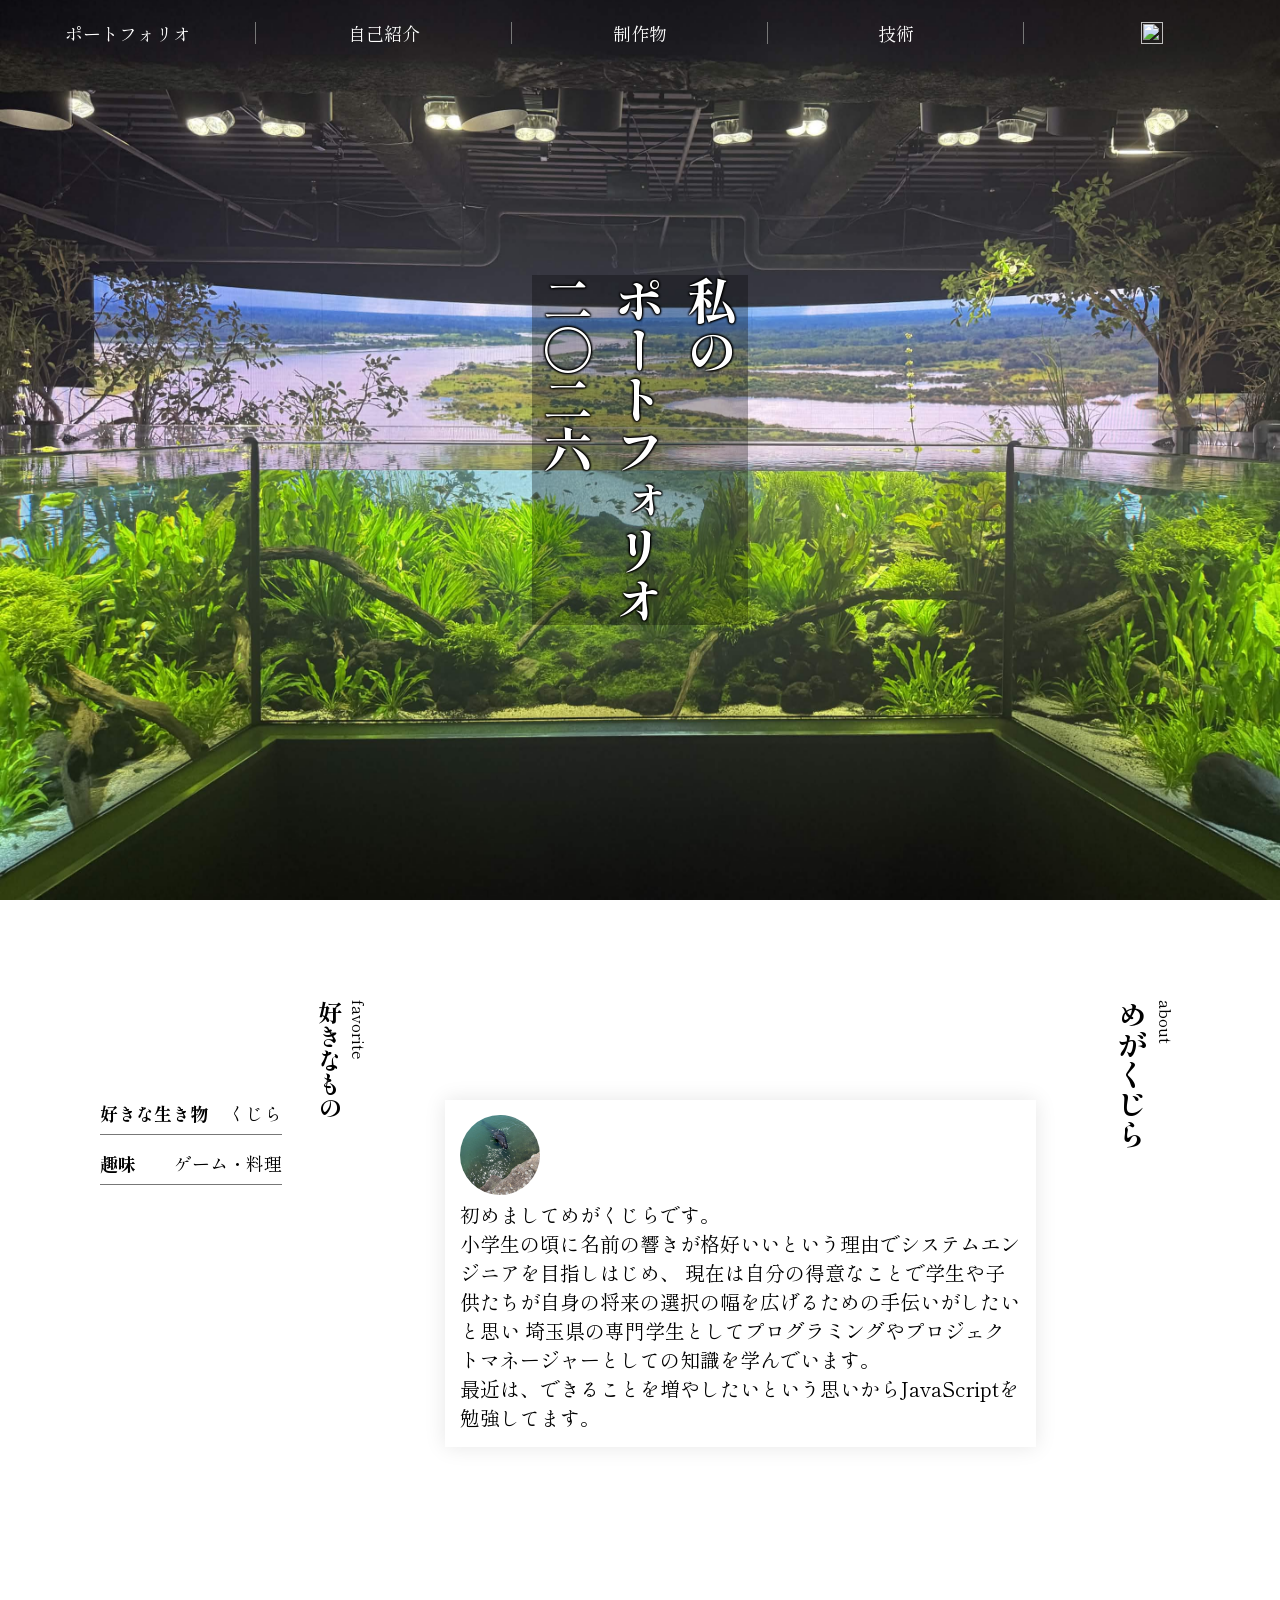
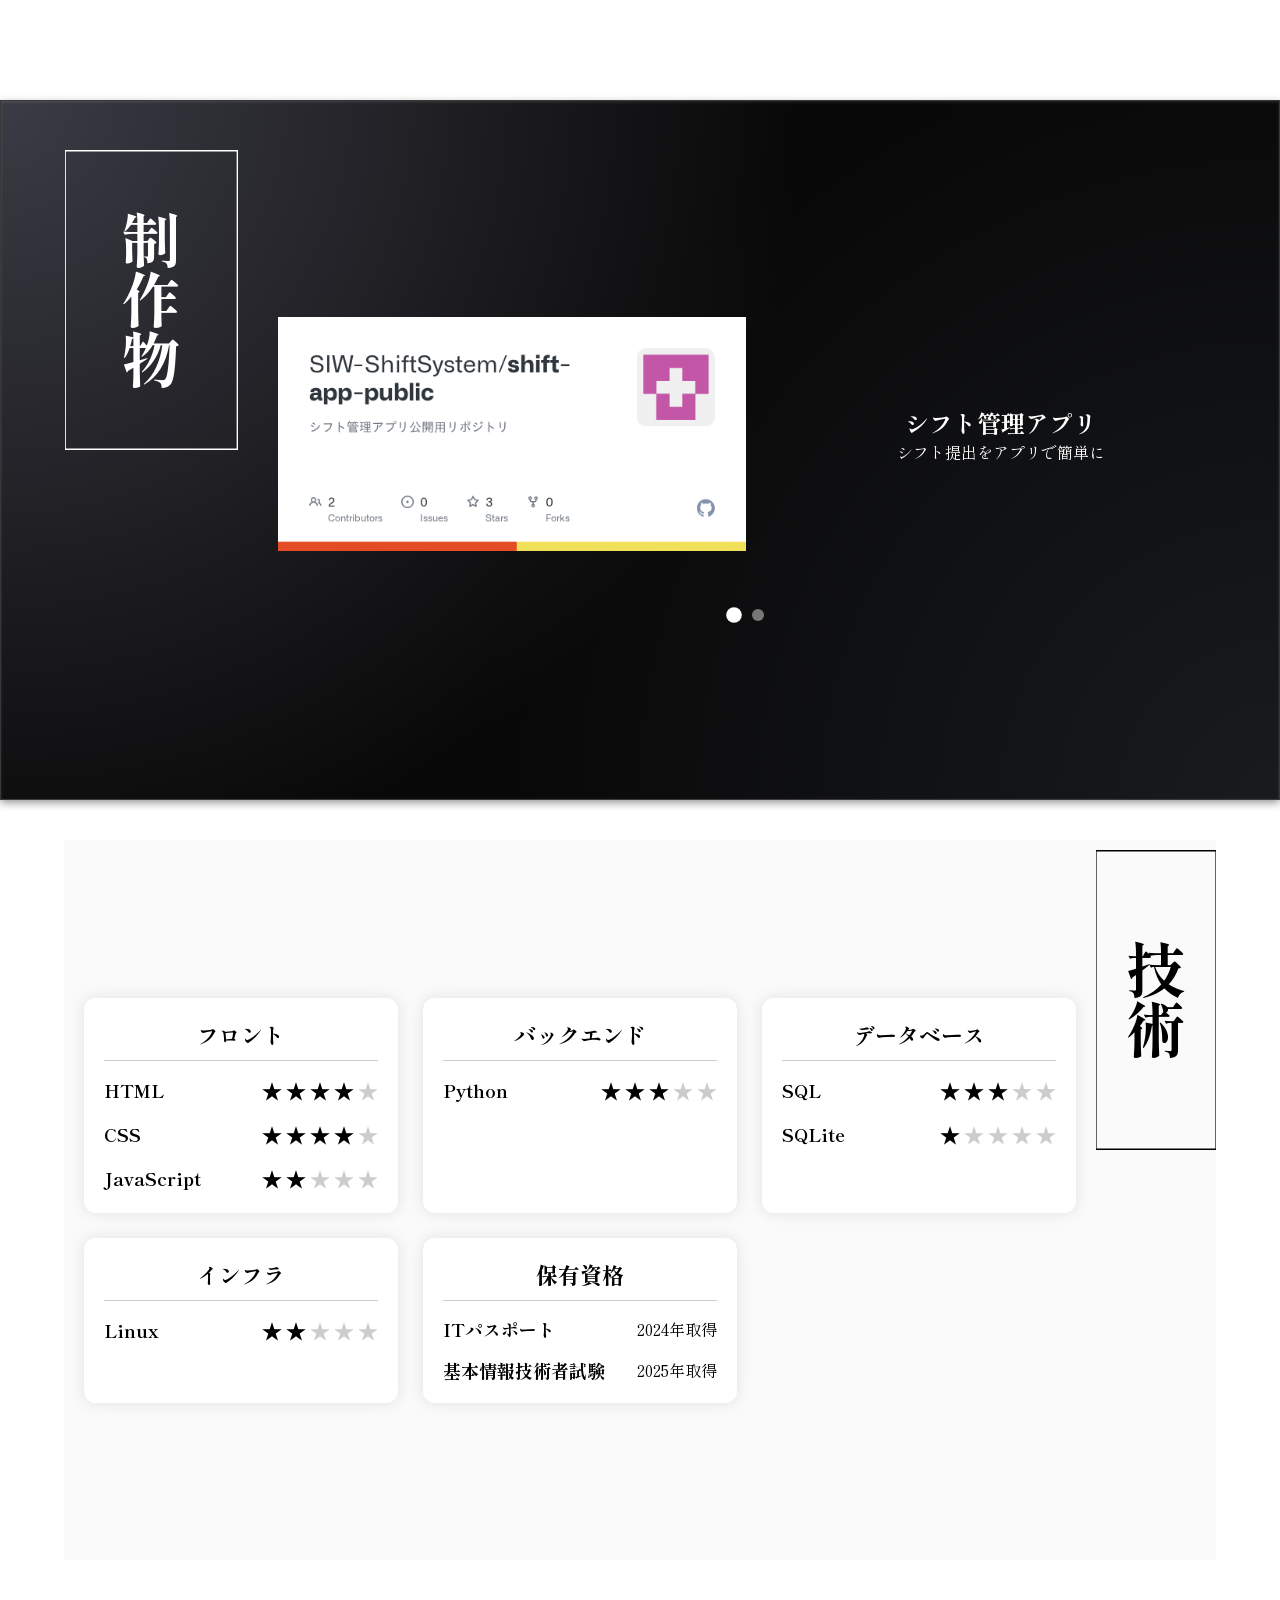
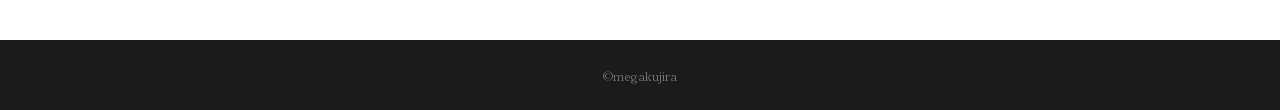
==== index.html @ df95af2d "fontsを追加し、フォントファイルを追加" ====
<!DOCTYPE html>
<html lang="ja">
<head>
    <meta charset="UTF-8">
    <meta name="viewport" content="width=device-width, initial-scale=1.0">

    <script async src="https://www.googletagmanager.com/gtag/js?id=G-5V167SDJRL"></script>
    <script>
        window.dataLayer = window.dataLayer || [];
        function gtag(){dataLayer.push(arguments);}
        gtag('js', new Date());

        gtag('config', 'G-5V167SDJRL');
    </script>

    <title>私のポートフォリオ二〇二六</title>
    <link rel="stylesheet" href="style.css">   
</head>
<body>
    <div class="portfolio">
        <header>
            <nav class="navigation">
                <a href="#">ポートフォリオ</a>
                <a href="#profile">自己紹介</a>
                <a href="#works">制作物</a>
                <a href="#skills">技術</a>
                <a
                    href="https://github.com/megakujira"
                    target="_blank"
                    rel="noopener noreferrer"
                    class="profile-github"
                    aria-label="GitHubプロフィールを開く"
                    >
                    <img
                        src="https://cdn.simpleicons.org/github/ffffff"
                        alt=""
                        class="profile-github-icon"
                    ></a>
            </nav>
        </header>
        <div class="main">

            <div class="top-image">

                <div class="portfolio-title">
                    <span>私の</span>
                    <span>ポートフォリオ</span>
                    <span>二〇二六</span>
                </div>

            </div>

            <section id="profile" class="profile-section">

                <div class="profile">

                    <div class="profile-title">
                        <span>about</span>
                        <h2>めがくじら</h2>
                    </div>

                    <div class="profile-contain">
                        <img src="images/profile.jpg" alt="profile image" class="profile-image">
                        <p class="profile-text">
                            初めましてめがくじらです。<br>
                            小学生の頃に名前の響きが格好いいという理由でシステムエンジニアを目指しはじめ、
                            現在は自分の得意なことで学生や子供たちが自身の将来の選択の幅を広げるための手伝いがしたいと思い
                            埼玉県の専門学生としてプログラミングやプロジェクトマネージャーとしての知識を学んでいます。<br>
                            最近は、できることを増やしたいという思いからJavaScriptを勉強してます。<br>
                        </p>
                    </div>

                    
                    <div class="favorite">
                        
                        <div class="favorite-title">
                            <span>favorite</span>
                            <h2>好きなもの</h2>
                        </div>

                        <div class="favorite-contain">

                            <div class="favorite-item">
                                <h3 class="favorite-thing">好きな生き物</h3>
                                <span class="favorite-animal">くじら</span>
                            </div>

                            <div class="favorite-item">
                                <h3 class="favorite-thing">趣味</h3>
                                <span class="hoby">ゲーム・料理</span>
                            </div>

                        </div>

                    </div>

                </div>

            </section>

            <section id="works" class="works-section">
                <div class="works">

                    <div class="works-title">
                        <h2>制作物</h2>

                        <svg class="works-border" viewBox="0 0 100 100" preserveAspectRatio="none">
                            <rect x="0" y="0" width="100" height="100" />
                        </svg>
                    </div>

                    <div class="works-content">
                        <div class="works-slide-container">

                            <div class="works-slide active">

                                <a href="work1.html" class="works-url">
                                    <img src="images/shift-app-public.png">
                                </a>

                                <div class="slide-text">
                                    <h2>シフト管理アプリ</h2>
                                    <p>シフト提出をアプリで簡単に</p>
                                </div>

                            </div>

                            <div class="works-slide">

                                <a href="work2.html" class="works-url">
                                    <img src="images/work-2-1.png">
                                </a>

                                <div class="slide-text">
                                    <h2>FE学習アプリ</h2>
                                    <p>いつでも気軽に試験対策</p>
                                </div>

                            </div>
                        </div>

                        <div class="works-slide-dots">
                            <button class="works-dot active" aria-label="スライド1"></button>
                            <button class="works-dot" aria-label="スライド2"></button>
                        </div>  

                    </div>



                </div>
            </section>

            <section id="skills" class="skills-section">

                <div class="skills">
                    <div class="skills-container">
                        <div class="skills-title">
                            <h2>技術</h2>
                            <svg class="skills-border" viewBox="0 0 100 100" preserveAspectRatio="none">
                            <rect x="0" y="0" width="100" height="100" />
                        </svg>
                        </div>

                        <div class="skills-list">

                            <div class="skill-type-container">
                                <h1 class="skill-type">フロント</h1>
                                <div class="skill-item">
                                    <h2 class="skill">HTML</h2>

                                    <div class="skill-stars">
                                        <span class="active">★</span>
                                        <span class="active">★</span>
                                        <span class="active">★</span>
                                        <span class="active">★</span>
                                        <span>★</span>
                                        
                                    </div>
                                </div>
                                
                                <div class="skill-item">
                                    <h2 class="skill">CSS</h2>

                                    <div class="skill-stars">
                                        <span class="active">★</span>
                                        <span class="active">★</span>
                                        <span class="active">★</span>
                                        <span class="active">★</span>
                                        <span>★</span>
                                        
                                    </div>
                                </div>

                                <div class="skill-item">
                                    <h2 class="skill">JavaScript</h2>

                                    <div class="skill-stars">
                                        <span class="active">★</span>
                                        <span class="active">★</span>
                                        <span>★</span>
                                        <span>★</span>
                                        <span>★</span>
                                    </div>
                                    
                                </div>
                            </div>
                            
                            <div class="skill-type-container">
                                <h1 class="skill-type">バックエンド</h1>

                                <div class="skill-item">
                                    <h2 class="skill">Python</h2>

                                    <div class="skill-stars">
                                        <span class="active">★</span>
                                        <span class="active">★</span>
                                        <span class="active">★</span>
                                        <span>★</span>
                                        <span>★</span>
                                        
                                    </div>
                                </div>
                            </div>


                            <div class="skill-type-container">
                                <h1 class="skill-type">データベース</h1>
                                <div class="skill-item">
                                    <h2 class="skill">SQL</h2>

                                    <div class="skill-stars">
                                        <span class="active">★</span>
                                        <span class="active">★</span>
                                        <span class="active">★</span>
                                        <span>★</span>
                                        <span>★</span>
                                        
                                    </div>
                                </div>

                                <div class="skill-item">
                                    <h2 class="skill">SQLite</h2>

                                    <div class="skill-stars">
                                        <span class="active">★</span>
                                        <span>★</span>
                                        <span>★</span>
                                        <span>★</span>
                                        <span>★</span>
                                        
                                    </div>
                                </div>
                            </div>

                            <div class="skill-type-container">
                                <h1 class="skill-type">インフラ</h1>
                                <div class="skill-item">
                                    <h2 class="skill">Linux</h2>

                                    <div class="skill-stars">
                                        <span class="active">★</span>
                                        <span class="active">★</span>
                                        <span>★</span>
                                        <span>★</span>
                                        <span>★</span>
                                        
                                    </div>
                                </div>
                            </div>

                            <div class="skill-type-container">

                                <h1 class="skill-type">保有資格</h1>

                                <div class="skill-item">
                                    <h2 class="skill">ITパスポート</h2>
                                    <span>2024年取得</span>
                                </div>

                                <div class="skill-item">
                                    <h2 class="skill">基本情報技術者試験</h2>
                                    <span>2025年取得</span>
                                </div>

                            </div>

                        </div>
                    </div>

                </div>

            </section>

        </div>
        <footer class="footer">
            <p class="copyright">
                &copy;megakujira
            </p>
        </footer>
    </div>
    
    <script src="scripts.js" defer></script>
</body>
</html>
---- style.css ----
@font-face {
    font-family: "Shippori Mincho";
    src: url("fonts/ShipporiMincho-Regular.woff2") format("woff2");
    font-weight: 400;
    font-style: normal;
    font-display: swap;
}

@font-face {
    font-family: "Shippori Mincho";
    src: url("fonts/ShipporiMincho-Bold.woff2") format("woff2");
    font-weight: 700;
    font-style: normal;
    font-display: swap;
}

* {
    box-sizing: border-box;
    margin: 0;
    padding: 0;
}

html {
    scroll-behavior: smooth;
}

body {
    color: #fff;

    font-family: "Shippori Mincho", serif;
}

.works-title,
.skills-title {
    position: relative;
    width: 120px;
    height: 300px;
    flex-shrink: 0;

    display: flex;
    justify-content: center;
    align-items: center;

    padding: 20px;
    box-sizing: border-box;

    writing-mode: vertical-rl;
    text-align: center;
}

.works-title h2 ,
.skills-title h2 {
    margin: 24px 0;
    font-size: 60px;
}

.works-border,
.skills-border {
    position: absolute;
    inset: 0;
    width: 100%;
    height: 100%;
    pointer-events: none;
}

/*=========================
navigation
=========================*/
.navigation {
    position: fixed;
    top: 0;
    left: 0;
    z-index: 10;

    display: flex;
    justify-content: space-around;
    align-items: center;

    width: 100%;
    height: 65px;

    background: transparent;
}

.navigation.scrolled {
    background: #222;
}

.navigation a {
    position: relative;

    flex: 1;

    display: flex;
    justify-content: center;
    align-items: center;

    height: 30px;

    color: #fff;
    text-decoration: none;
    font-size: 18px;
}

/* 各要素の右側に縦棒を配置 */
.navigation a:not(:last-child)::after {
    content: "";
    position: absolute;

    right: 0;

    width: 1px;
    height: 22px;

    background: #777;
}

/* GitHubアイコン */
.profile-github-icon {
    display: block;
    width: 22px;
    height: 22px;
}

/*=========================
main
=========================*/

.top-image {
    display: flex;
    justify-content: center; 
    align-items: center;     

    height: 100dvh;

    background-image: url("images/top-image.png");
    background-position: center 75%;
    background-size: cover;
}

.portfolio-title {
    display: flex;
    flex-direction: column;
    align-items: flex-start;
    writing-mode: vertical-rl;
    text-orientation: upright;

    background:rgba(0, 0, 0, 0.30);

    font-size: 50px;
    font-weight: bold;
}

.portfolio-title {   
    text-shadow:
    -1px -1px 2px #000,
    1px -1px 2px #000,
    -1px  1px 2px #000,
    1px  1px 2px #000;
}

/*=========================
PROFILE
=========================*/

.profile-section {
    min-height: 800px;
}

.profile {
    width: 100%;
    height: auto;

    display: flex;
    align-items: flex-start;
    flex-direction: row-reverse;
    justify-content: space-between;
    padding: 0 8%;

    transform: translateY(100px);

    color: black;
}

.profile-title {
    writing-mode: vertical-rl;
    text-orientation: upright;

}

.profile-title h2 {
    font-size: 30px;
}

.profile-title span {
    text-orientation: mixed;
}

.profile-contain {
    width: 55%;
    transform: translateY(100px);
    padding: 15px;

    box-shadow: 0 0 20px rgba(0, 0, 0, 0.10);
}

.profile-image {
    width: 80px;
    height: 80px;

    border-radius: 50%;

    object-fit: cover;
}

.profile-text {
    font-size: 20px
}

.favorite {
    width: 25%;
    flex-shrink: 0;
    display: flex;
    flex-direction: row-reverse;
    align-items: flex-start;
    gap: 30px;
    
}

.favorite-title {
    writing-mode: vertical-rl;
    text-orientation: mixed;
}

.favorite-contain {
    display: flex;
    flex-direction: column;
    row-gap: 15px;

    transform: translateY(100px);

    white-space: nowrap;
}

.favorite-thing {
    margin: 0;
    font-size: 18px;
}

.favorite-item {
    display: flex;
    align-items: center;
    gap: 20px;

    border-bottom: 1.5px solid #777;
    padding-bottom: 8px;
}

.favorite-animal,
.hoby {
    font-size: 18px;
    margin-left: auto;
}

/*=========================
WORKS
=========================*/
.works{
    width: 100%;
    height: 700px;
    display: flex;
    align-items: center;
    flex-direction: row;
    justify-content: space-between;
    padding: 0 5%;
    box-sizing: border-box;
    gap: 40px;

    background:
        radial-gradient(
            circle at top left,
            rgba(110, 110, 130, 0.5),
            transparent 55%
        ),
        radial-gradient(
            circle at bottom right,
            rgba(90, 100, 120, 0.2),
            transparent 55%
        ),
        #080808;

    border: 1px solid #383838;

    box-shadow:
        inset 0 1px 3px rgba(255,255,255,0.12),
        0 3px 8px rgba(0,0,0,0.4);

}

.works-content {
    flex: 1;
    min-width: 0;
    display: flex;
    flex-direction: column;
    align-items: center;
}

.works-title {
    position:relative; 

    width: 15%;
    display: flex;
    justify-content: center;
    align-items: center;
    writing-mode: vertical-rl;
    text-align: center;


    padding: 24px 0;
    box-sizing: border-box;
    flex-shrink: 0;
    transform: translateY(-150px)
}

.works-title {
    transform: translateY(-150px);
}

.works-border rect {
    fill: none;
    stroke: #fff;
    stroke-width: 1;
}

.works-title.show .works-border rect {
    animation: draw-border 2s linear forwards;
}

@keyframes draw-border {
    to {
        stroke-dashoffset: 0;
    }
}

.works-title h2 {
    margin: 0;
    font-size: 60px;
}

.works-slide-container {
    position: relative;
    width: 100%;
    height: 350px;
    overflow: hidden;
}

.works-slide {
    position: absolute;
    inset: 0;
    height: auto;

    display: flex;
    align-items: center;
    gap: 40px;

    transform: translateX(100%);
    transition: transform 1s ease;

    pointer-events: none;
}

.works-slide.active {
    transform: translateX(0);
    pointer-events: auto;
}
.works-slide.prev {
    transform: translateX(-100%);
}

.works-url{
    width: 50%;
    height: 100%;
    object-fit: contain;
}
.works-slide img {
    width: 100%;
    height: 100%;
    object-fit: contain;
}

.slide-text {
    flex: 1;
    text-align: center;
    color: white;
    padding: 20px;
}

/* 丸を並べる部分 */
.works-slide-dots {
    display: flex;
    justify-content: center;
    align-items: center;
    gap: 12px;
    margin-bottom: 20px;
}

/* 丸の基本デザイン */
.works-dot {
    width: 12px;
    height: 12px;
    padding: 0;
    border: none;
    border-radius: 50%;
    background: #777;
    cursor: pointer;
    transition: background 0.3s ease, transform 0.3s ease;
}

/* 選択中の丸 */
.works-dot.active {
    background: #fff;
    transform: scale(1.3);
}

/*=========================
SKILLS
=========================*/
.skills {
    margin: auto;
    width: 100%;
    height: 800px;

    color: #000;
}

.skills-container {
    margin: 40px auto;
    width: 90%;
    height: 90%;
    background-color: rgba(200, 200, 200, 0.1);
    
    display: flex;
    align-items: center;
    flex-direction: row-reverse;
    justify-content: center;
}

.skills-title {
    transform: translateY(-200px);
}

.skills-border rect {
    fill: none;
    stroke: #000;
    stroke-width: 1;
}

.skills-title.show .skills-border rect {
    animation: draw-border 2s linear forwards;
}

@keyframes draw-border {
    to {
        stroke-dashoffset: 0;
    }
}

.skills-list {
    display: grid;
    grid-template-columns: repeat(auto-fit, minmax(min(100%, 240px), 1fr));
    gap: 25px;
    padding: 20px;
    width: 100%;
    box-sizing: border-box;
}

.skill-type-container {
    display: flex;
    flex-direction: column;
    gap: 15px;

    padding: 20px;
    border-radius: 12px;
    background: rgb(255, 255, 255);
    box-shadow: 0 0 15px rgba(0, 0, 0, 0.1);
}

.skill-type {
    margin: 0;
    text-align: center;
    font-size: 22px;
    padding-bottom: 10px;
    border-bottom: 1px solid #ccc;
}

.skill-item {
    display: flex;
    align-items: center;
    justify-content: space-between;
    gap: 15px;
    width: 100%;
}

.skill {
    margin: 0;
    font-size: 18px;
}

.skill-stars {
    display: flex;
    gap: 4px;
    font-size: 20px;
    color: #ccc;
    white-space: nowrap;
}

.skill-stars .active {
    color: #000;
}

/*=========================
FOOTER
=========================*/
/* Footer */
.footer {
    width: 100%;
    min-height: 70px;
    padding: 15px 25px;

    display: flex;
    justify-content: center;
    align-items: center;

    background: #1b1b1b;
    color: #fff;
}

/* Copyright */
.copyright {
    color: #777;
    margin: 0;
    font-size: 12px;
    text-align: center;
}

@media screen and (max-width: 767px) {

    /* =========================
       PROFILE
    ========================= */

    .profile-section {
        width: 100%;
        min-height: auto;
    }

    .profile {
        width: 100%;
        height: auto;
        margin-top: 0;
        padding: 100px 6% 40px;

        display: flex;
        flex-direction: column;
        align-items: stretch;
        gap: 30px;

        transform: none;
    }

    .profile-title {
        writing-mode: horizontal-tb;
        margin-bottom: 10px;
    }

    .profile-contain {
        width: 100%;
        transform: none;
    }

    .profile-text {
        font-size: 16px;
        line-height: 1.8;
    }

    .favorite {
        width: 100%;
        display: flex;
        flex-direction: column;
        align-items: stretch;
        gap: 15px;
    }

    .favorite-title {
        writing-mode: horizontal-tb;
    }

    .favorite-contain {
        width: 100%;
        transform: none;
        white-space: normal;
    }

    .favorite-item {
        gap: 10px;
    }

    /* =========================
       WORKS
    ========================= */

    .works {
        width: 100%;
        height: auto;
        min-height: 650px;

        display: flex;
        flex-direction: column;
        align-items: center;
        justify-content: flex-start;

        padding: 30px 5%;
        gap: 20px;
    }

    .works-title {
        width: 100%;
        height: 90px;

        writing-mode: horizontal-tb;
        transform: none;
        padding: 15px;
    }

    .works-title h2 {
        font-size: 36px;
    }

    .works-content {
        width: 100%;
        max-width: 600px;
        flex: unset;
        min-width: 0;
    }

    .works-slide-container {
        width: 100%;
        height: 450px;
    }

    .works-slide {
        height: 100%;
        flex-direction: column;
        justify-content: center;
        gap: 10px;
        padding: 10px;

        transform: translateX(100%);
    }

    .works-slide.active {
        transform: translateX(0);
    }

    .works-slide.prev {
        transform: translateX(-100%);
    }

    .works-url {
        width: 100%;
        height: 60%;
    }

    .works-slide img {
        width: 100%;
        height: 100%;
        object-fit: contain;
    }

    .slide-text {
        width: 100%;
        flex: unset;
        padding: 10px;
    }

    .slide-text h2 {
        font-size: 20px;
    }

    .slide-text p {
        font-size: 14px;
    }

    /* =========================
       SKILLS
    ========================= */

    .skills {
        height: auto;
        padding: 20px 0;
    }

    .skills-container {
        width: 90%;
        height: auto;
        margin: 20px auto;

        display: flex;
        flex-direction: column;
        align-items: center;

        padding: 20px 10px;
    }

    .skills-title {
        width: 100%;
        height: 90px;

        writing-mode: horizontal-tb;
        transform: none;
        padding: 15px;
    }

    .skills-title h2 {
        font-size: 36px;
    }

    .skills-list {
        grid-template-columns: 1fr;
        gap: 15px;
        padding: 10px;
    }

    .skill-type-container {
        padding: 15px;
    }

    .skill {
        font-size: 16px;
    }

    .skill-type {
        font-size: 20px;
    }
}


@media screen and (min-width: 768px) and (max-width: 1024px) {

    .profile {
        width: 100%;
        height: auto;
        min-height: 600px;
        padding: 80px 4% 40px;

        flex-wrap: wrap;
        align-items: flex-start;
        gap: 20px;

        transform: none;
    }

    .profile-contain {
        width: 65%;
        min-width: 0;
        transform: none;
    }

    .favorite {
        width: 40%;
        display: flex;
        flex-direction: row-reverse;
        align-items: center;
        gap: 20px;
        padding: 10px;
        
        border: 1px solid #000;
    }

    .favorite-title {
        flex-shrink: 0;
    }

    .favorite-contain {
        min-width: 0;
        white-space: normal;
        transform: none;
    }

    .favorite-item {
        flex-wrap: wrap;
        gap: 10px;
    }

    .favorite-animal,
    .hoby {
        margin-left: 0;
    }

    .works {
        padding: 0 3%;
        gap: 20px;
    }

    .works-title,
    .skills-title {
        width: 100px;
    }

    .works-title h2,
    .skills-title h2 {
        font-size: 48px;
    }

    .works-slide {
        gap: 20px;
    }

    .skills-container {
        width: 95%;
    }

    .skills-list {
        grid-template-columns: repeat(2, 1fr);
        gap: 15px;
    }
}
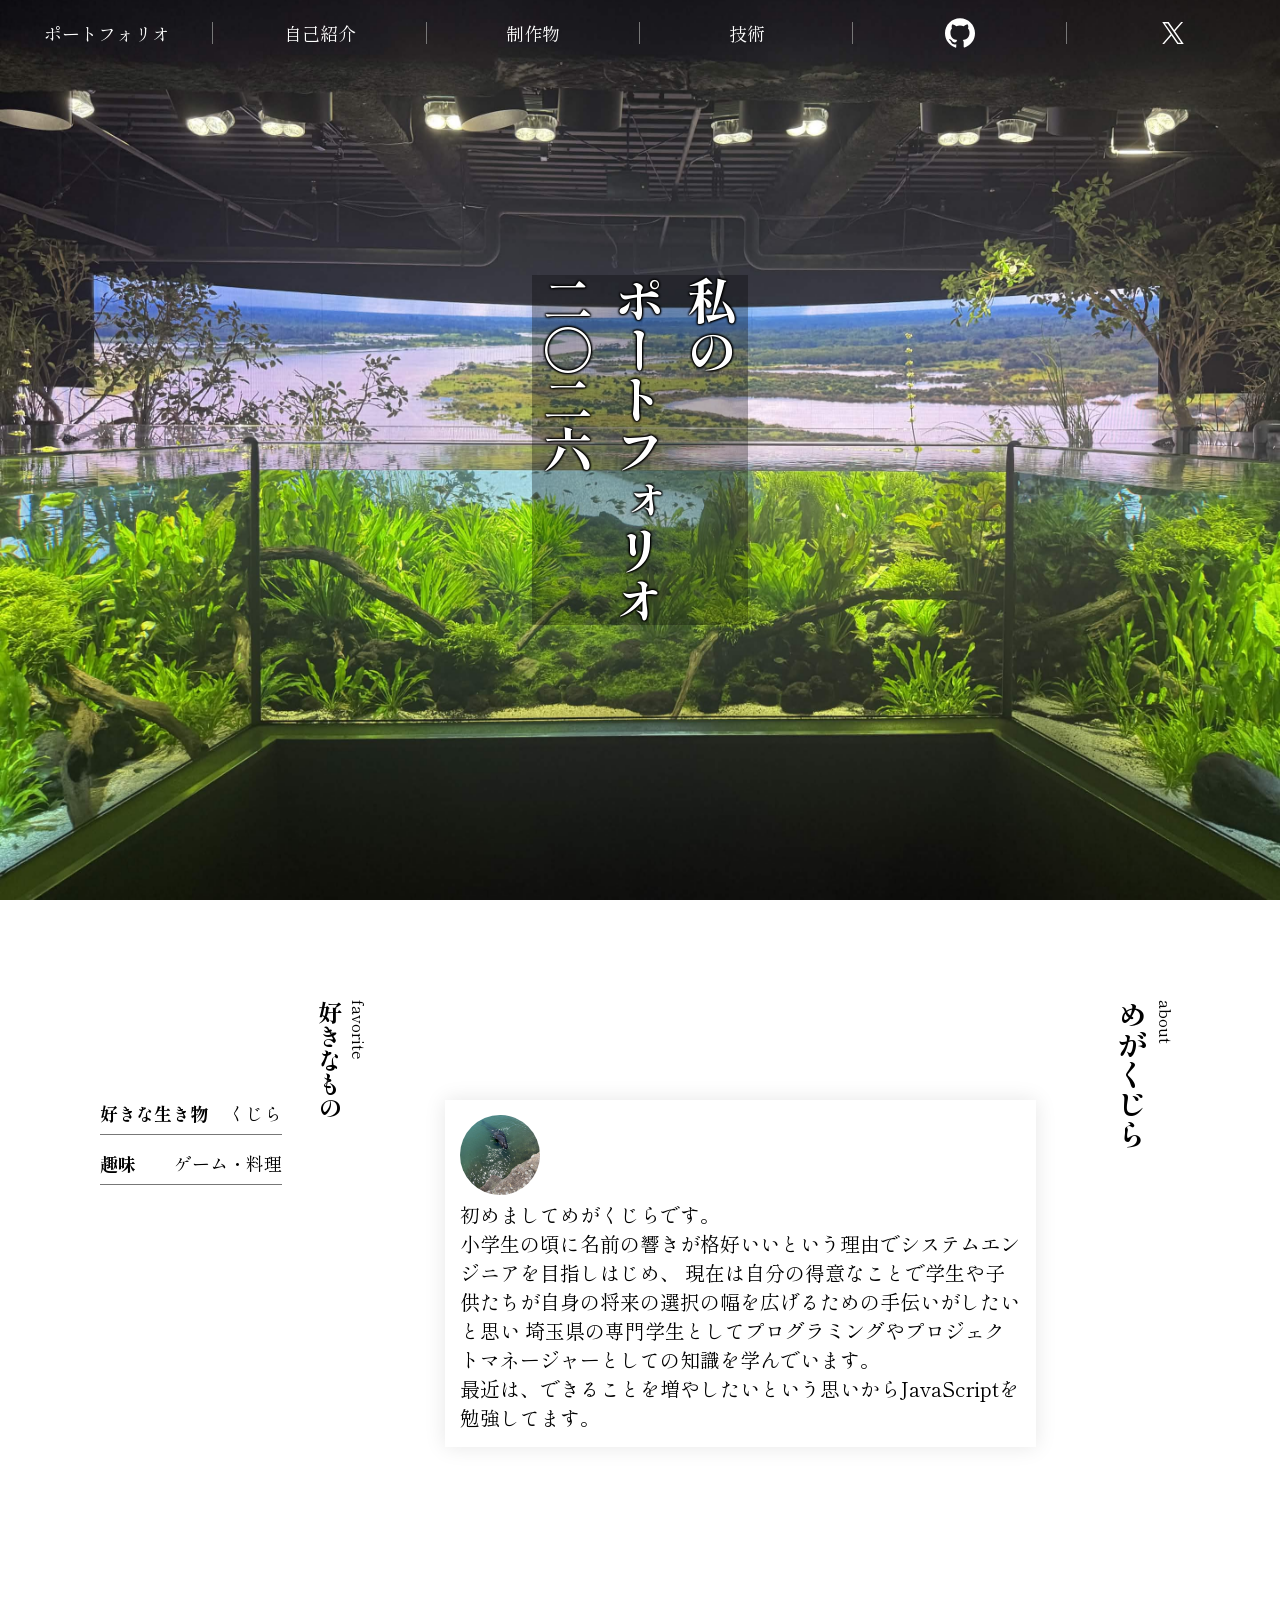
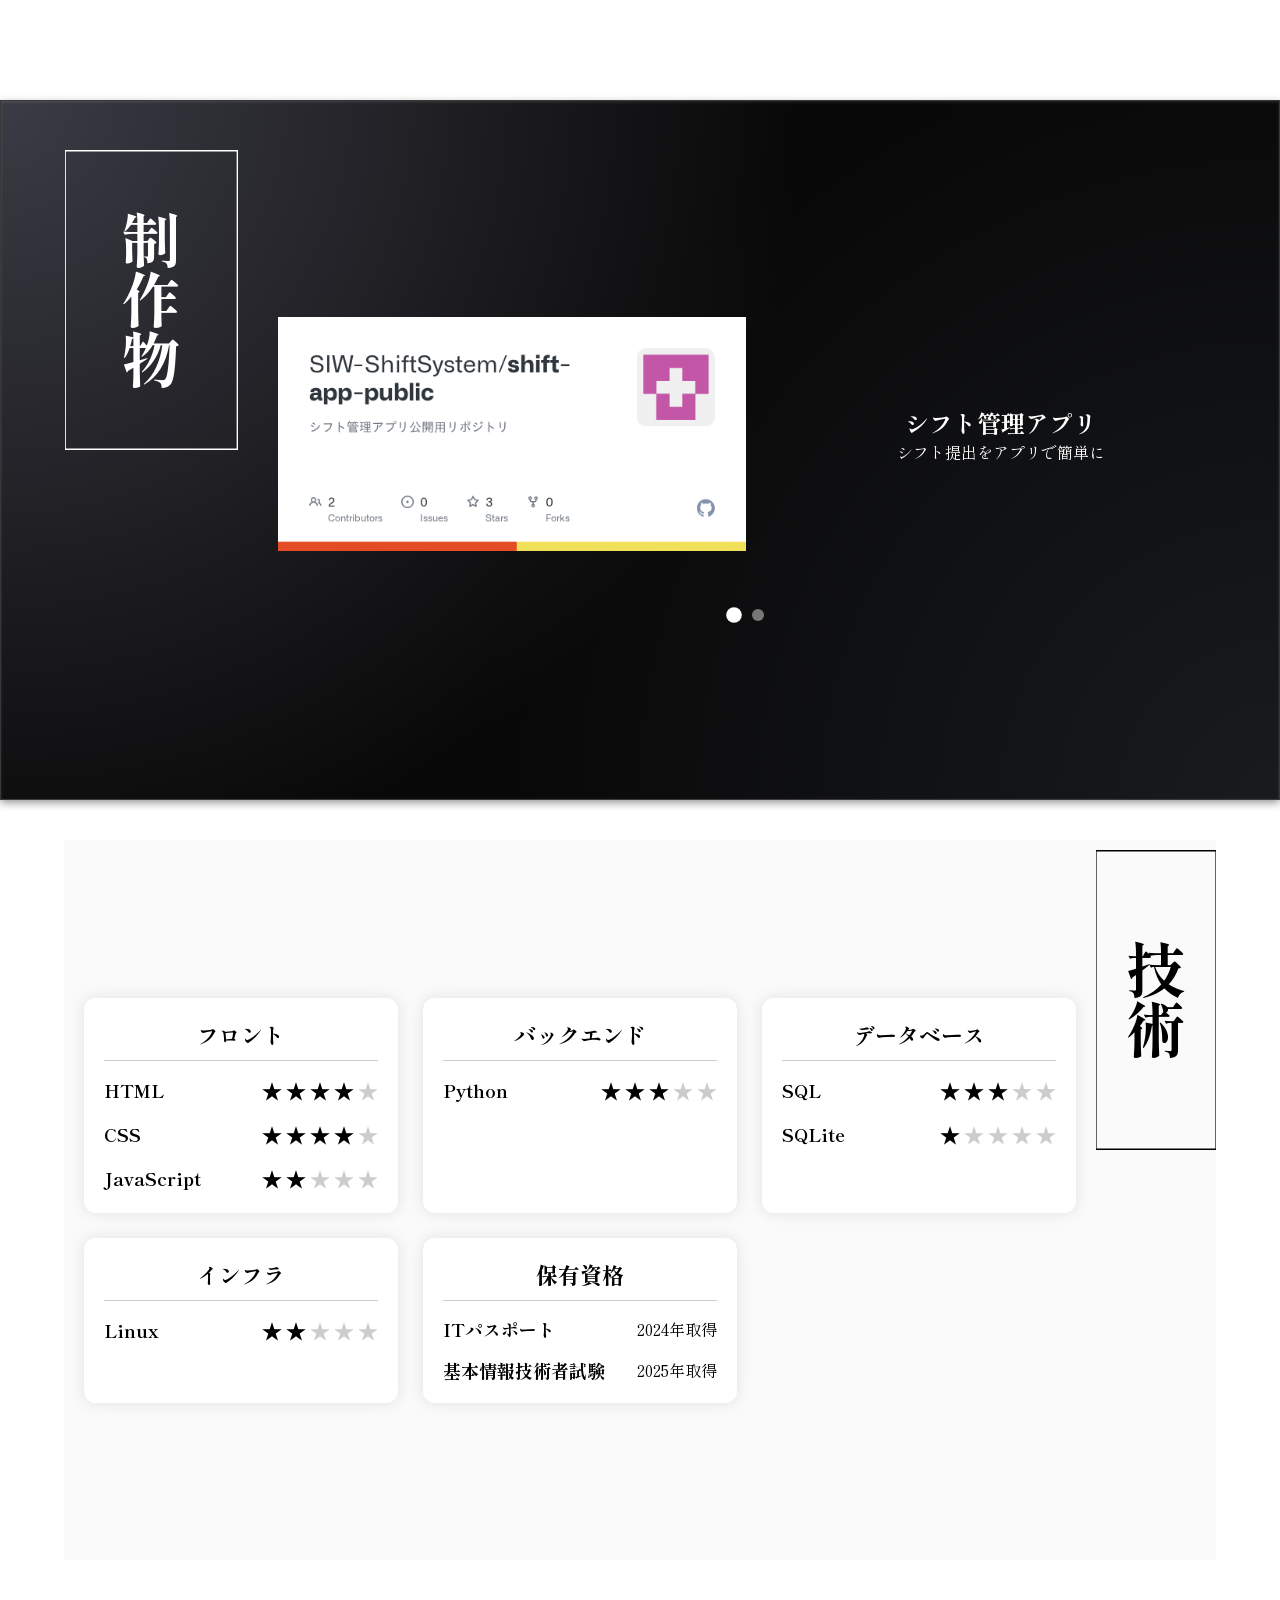
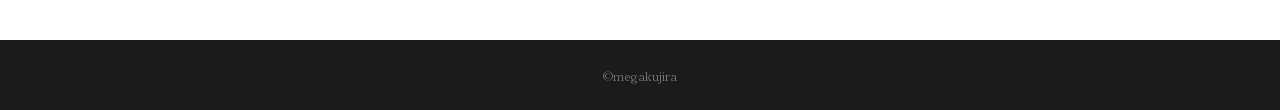
==== commit 9dff8cf6: "Xのプロフィールへのリンクを追加" ====
--- a/index.html
+++ b/index.html
@@ -32,10 +32,24 @@
                     aria-label="GitHubプロフィールを開く"
                     >
                     <img
-                        src="https://cdn.simpleicons.org/github/ffffff"
-                        alt=""
+                        src="images/github.svg"
+                        alt="GitHub"
                         class="profile-github-icon"
-                    ></a>
+                    >
+                </a>
+                <a 
+                    href="https://x.com/megakujira2ad?s=11&t=vTY3xteoxERWoDRNhlZJJQ"
+                    target="_blank"
+                    rel="noopener noreferrer"
+                    class="profile-x"
+                    aria-label="Xプロフィールを開く"
+                    >
+                    <img
+                        src="images/x.svg"
+                        alt="X"
+                        class="profile-x-icon"
+                    >
+                </a>
             </nav>
         </header>
         <div class="main">
--- a/style.css
+++ b/style.css
@@ -115,11 +115,21 @@
     background: #777;
 }
 
-/* GitHubアイコン */
+/* アイコン */
+.profile-github-icon, 
+.profile-x-icon {
+    display: block;
+    filter: invert(1);
+}
+
 .profile-github-icon {
-    display: block;
+    width: 30px;
+    height: 30px;
+}
+
+.profile-x-icon {
     width: 22px;
-    height: 22px;
+    height:22px;
 }
 
 /*=========================
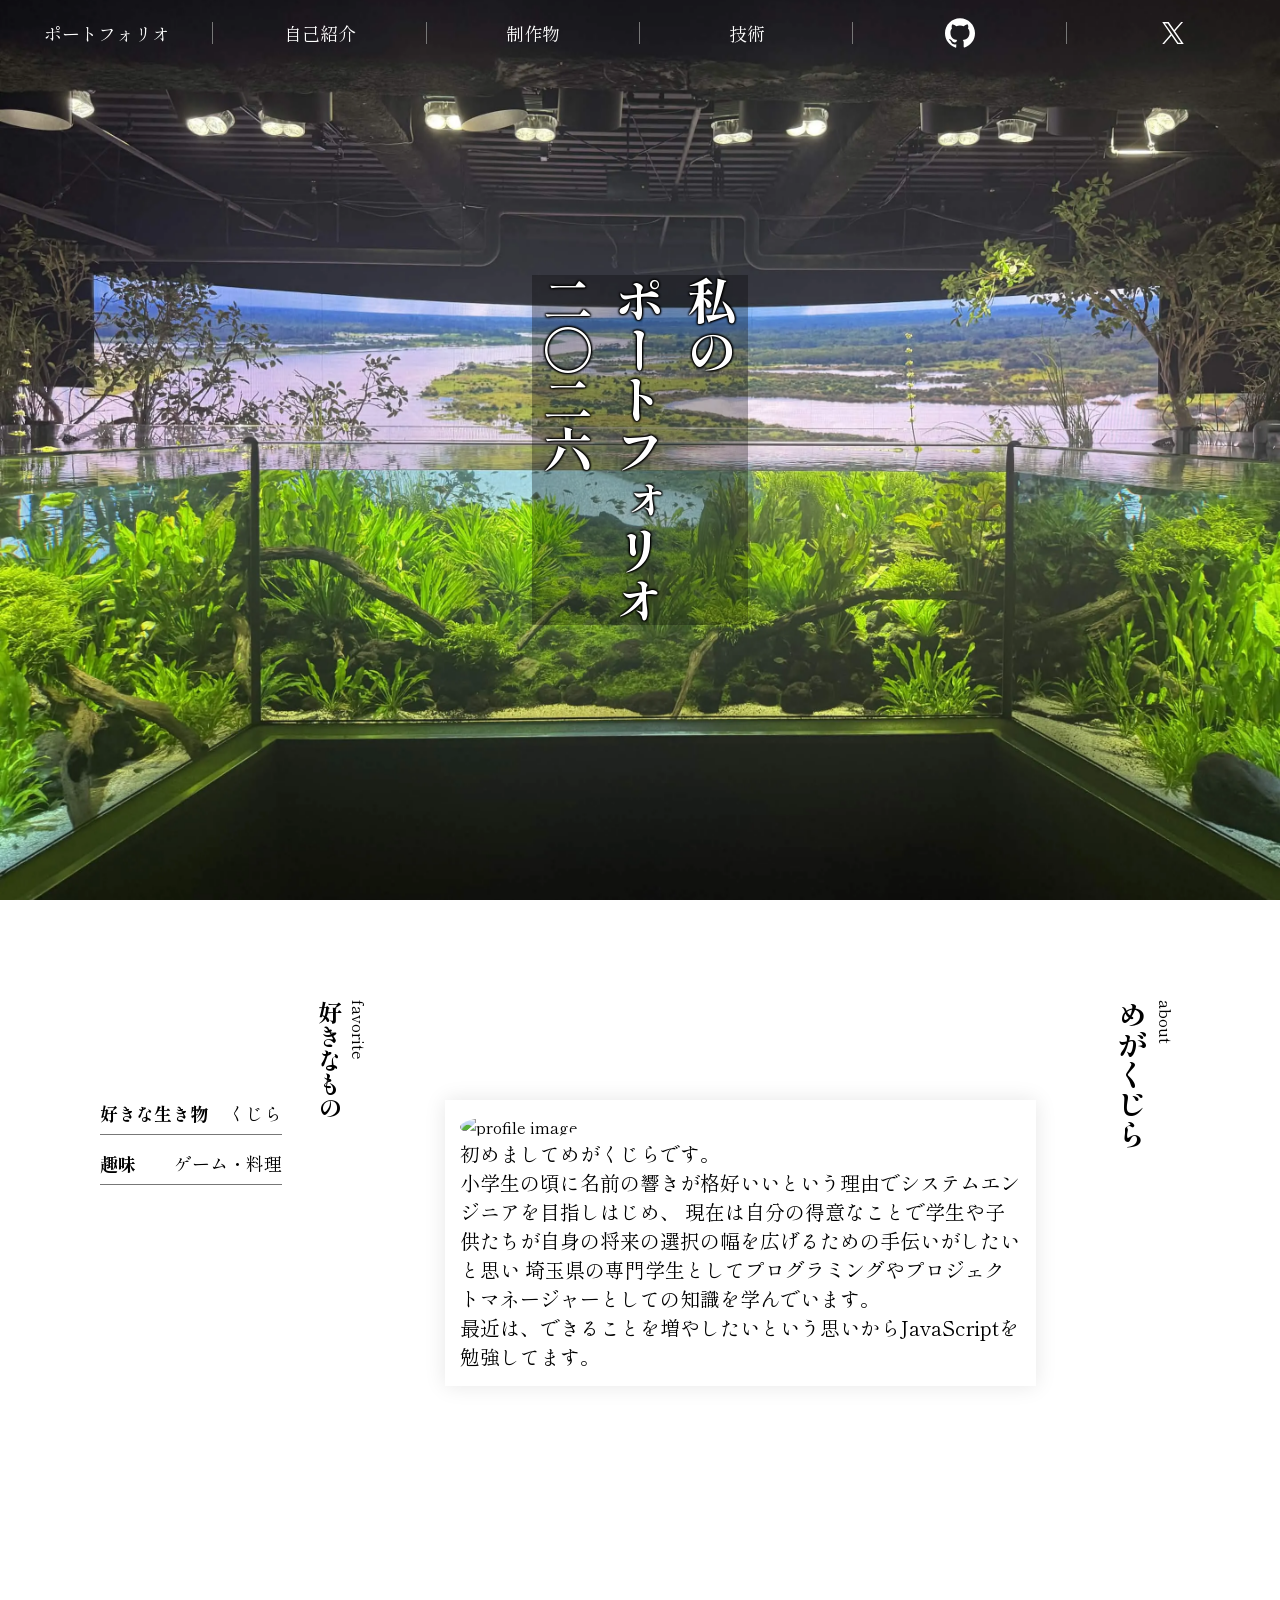
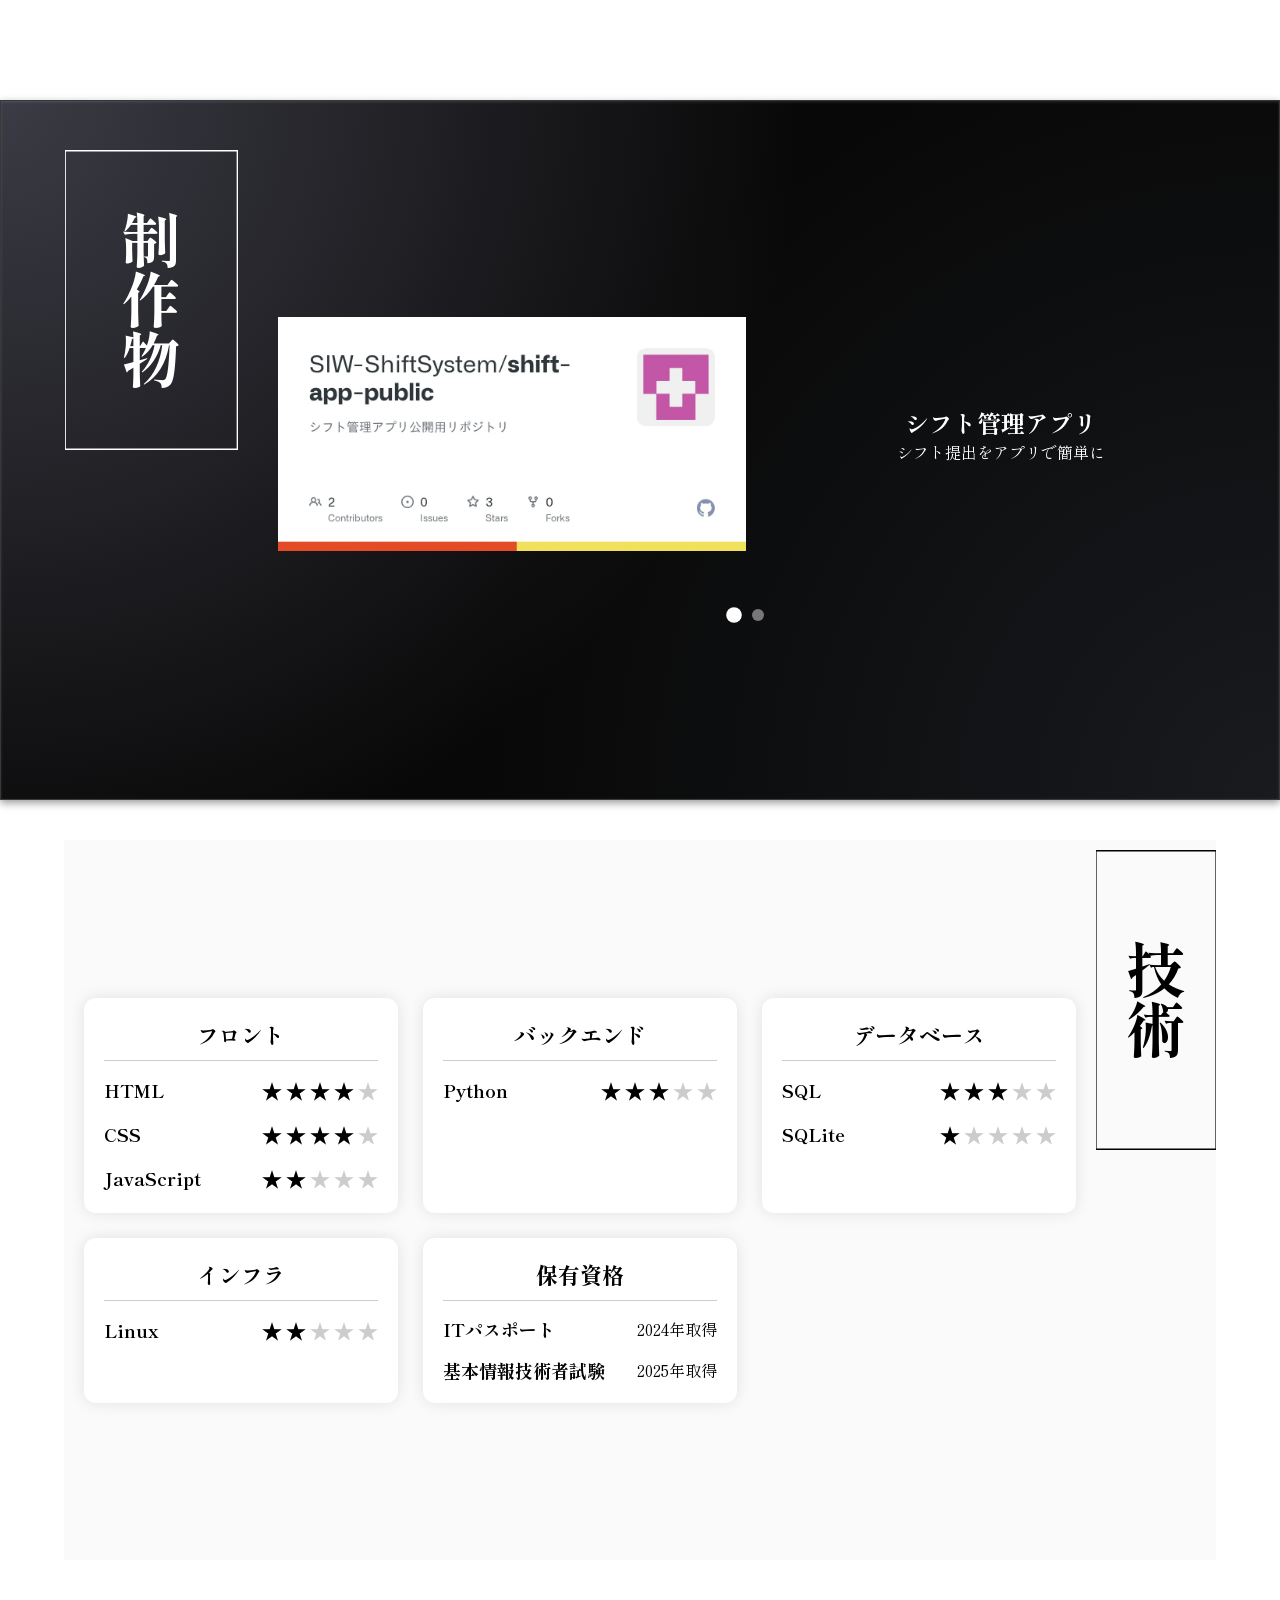
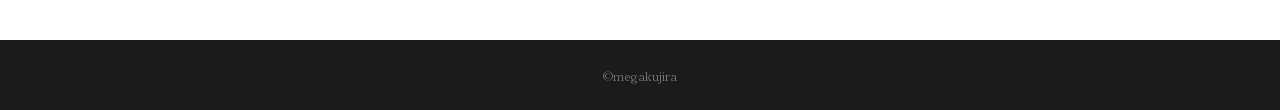
==== commit 3efedf47: "画像をpngからwebPに変換" ====
--- a/index.html
+++ b/index.html
@@ -74,7 +74,7 @@
                     </div>
 
                     <div class="profile-contain">
-                        <img src="images/profile.jpg" alt="profile image" class="profile-image">
+                        <img src="images/profile.webpg" alt="profile image" class="profile-image">
                         <p class="profile-text">
                             初めましてめがくじらです。<br>
                             小学生の頃に名前の響きが格好いいという理由でシステムエンジニアを目指しはじめ、
@@ -129,7 +129,7 @@
                             <div class="works-slide active">
 
                                 <a href="work1.html" class="works-url">
-                                    <img src="images/shift-app-public.png">
+                                    <img src="images/shift-app-public.webp">
                                 </a>
 
                                 <div class="slide-text">
@@ -142,7 +142,7 @@
                             <div class="works-slide">
 
                                 <a href="work2.html" class="works-url">
-                                    <img src="images/work-2-1.png">
+                                    <img src="images/work-2-1.webp">
                                 </a>
 
                                 <div class="slide-text">
--- a/style.css
+++ b/style.css
@@ -143,7 +143,7 @@
 
     height: 100dvh;
 
-    background-image: url("images/top-image.png");
+    background-image: url("images/top-image.webp");
     background-position: center 75%;
     background-size: cover;
 }
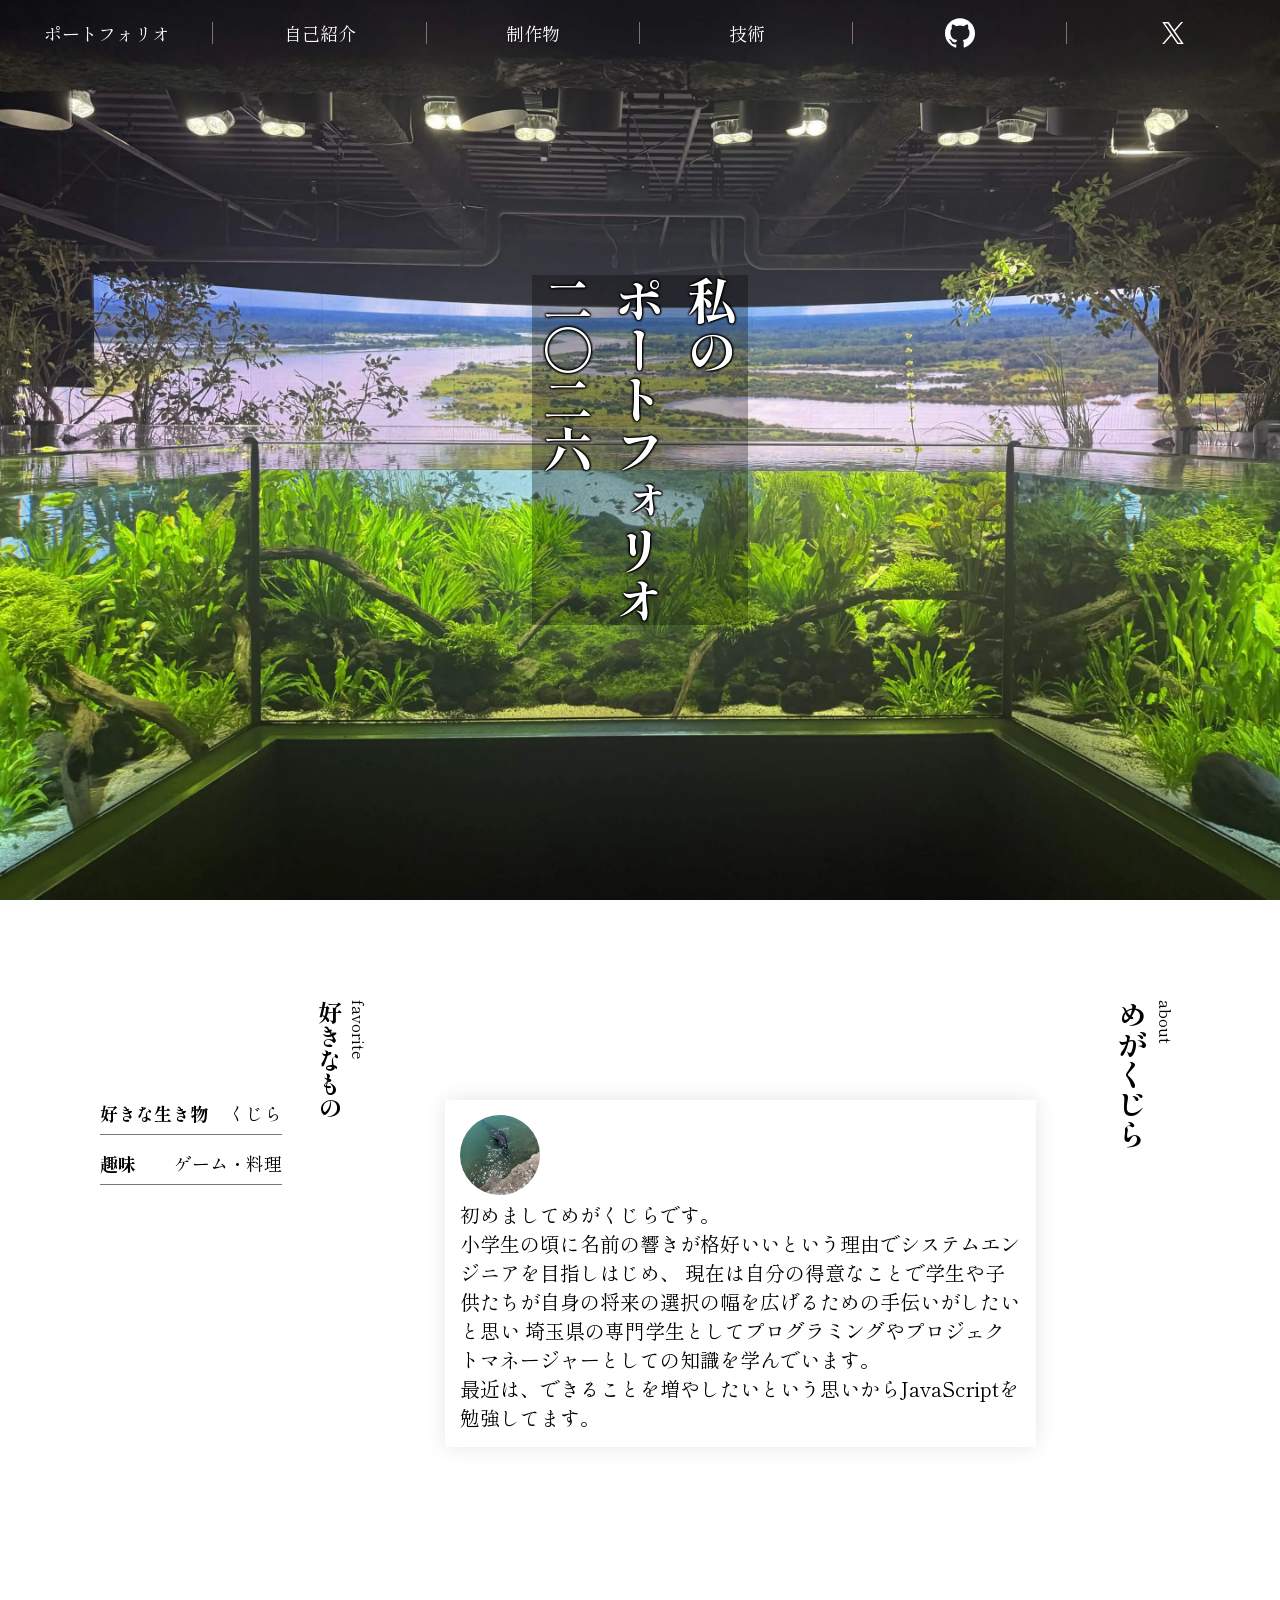
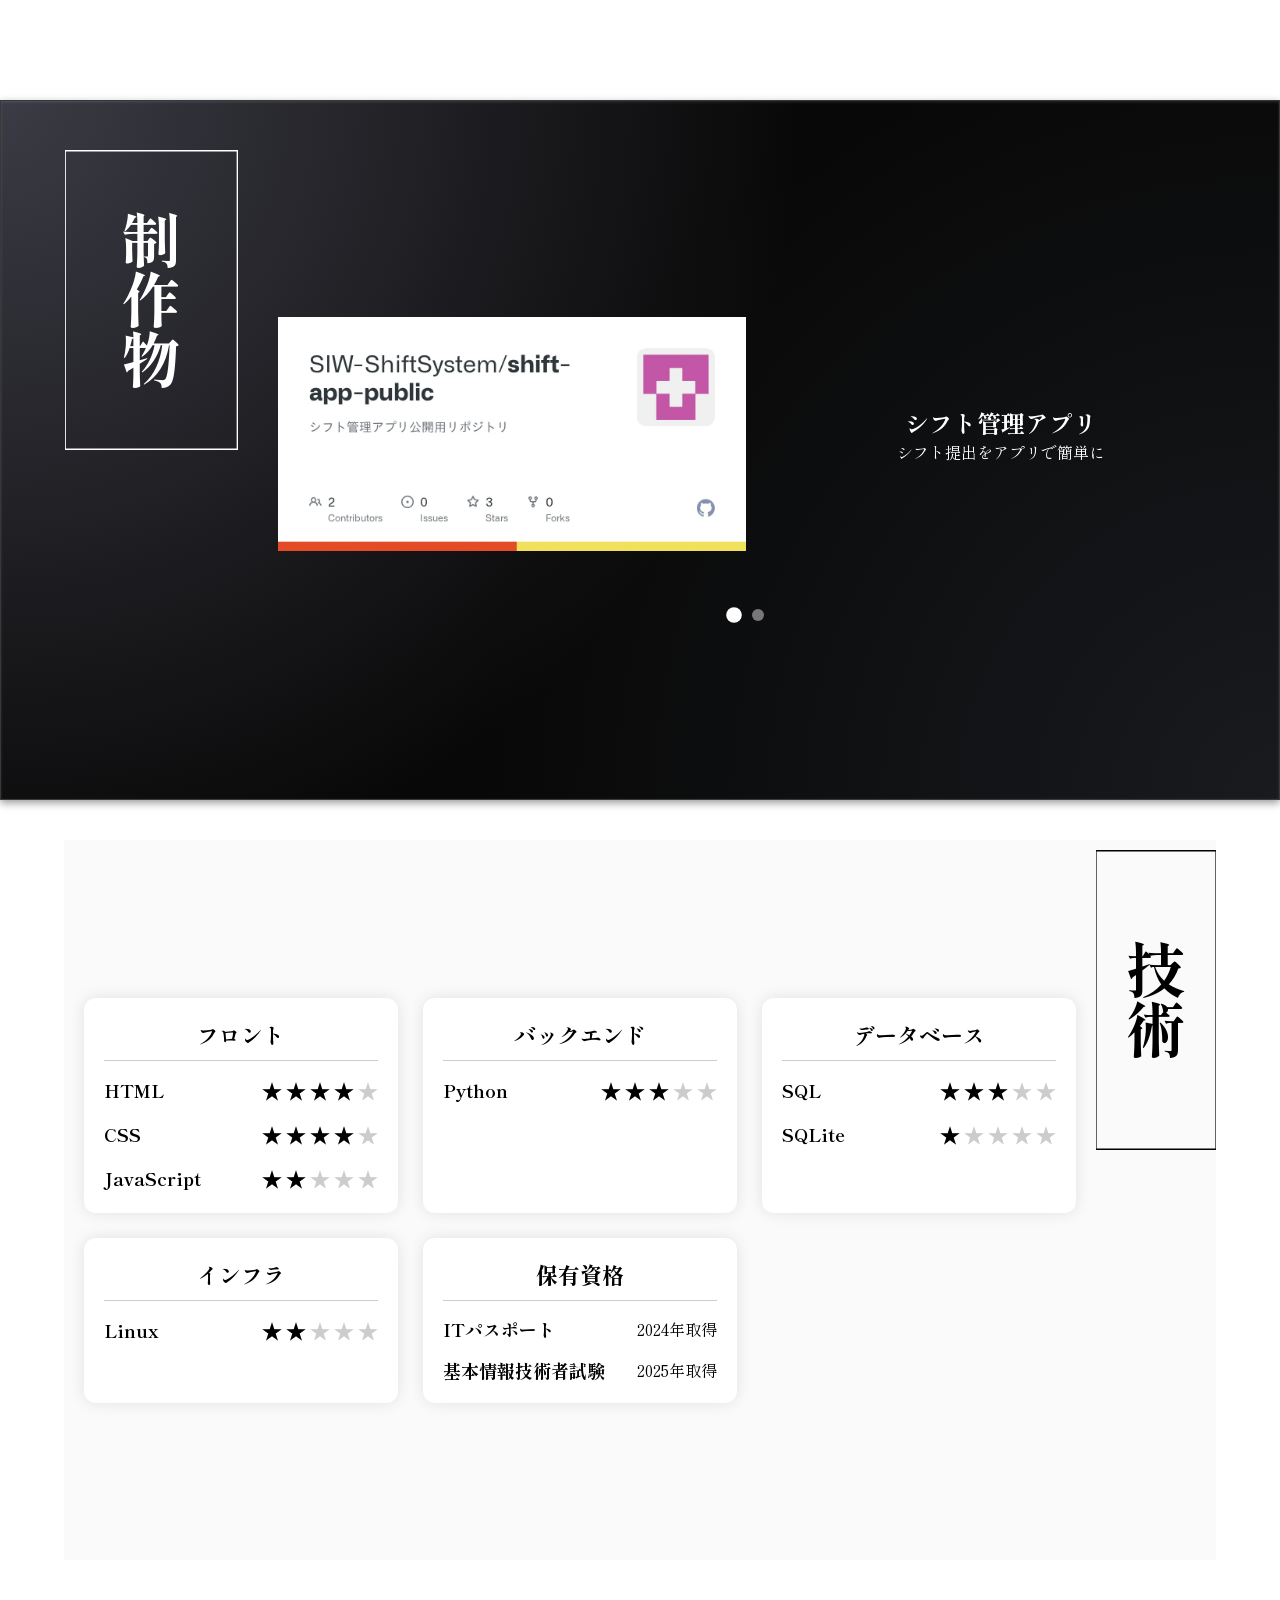
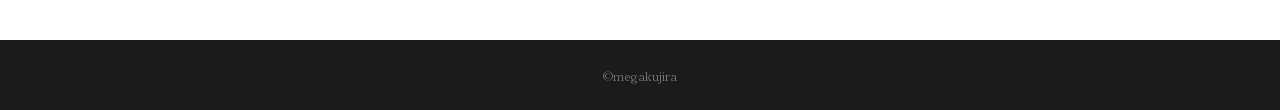
==== commit cfed2129: "制作物ぺーじのリンクを修正" ====
--- a/index.html
+++ b/index.html
@@ -74,7 +74,7 @@
                     </div>
 
                     <div class="profile-contain">
-                        <img src="images/profile.webpg" alt="profile image" class="profile-image">
+                        <img src="images/profile.webp" alt="profile image" class="profile-image">
                         <p class="profile-text">
                             初めましてめがくじらです。<br>
                             小学生の頃に名前の響きが格好いいという理由でシステムエンジニアを目指しはじめ、
@@ -128,7 +128,7 @@
 
                             <div class="works-slide active">
 
-                                <a href="work1.html" class="works-url">
+                                <a href="work-1.html" class="works-url">
                                     <img src="images/shift-app-public.webp">
                                 </a>
 
@@ -141,7 +141,7 @@
 
                             <div class="works-slide">
 
-                                <a href="work2.html" class="works-url">
+                                <a href="work-2.html" class="works-url">
                                     <img src="images/work-2-1.webp">
                                 </a>
 
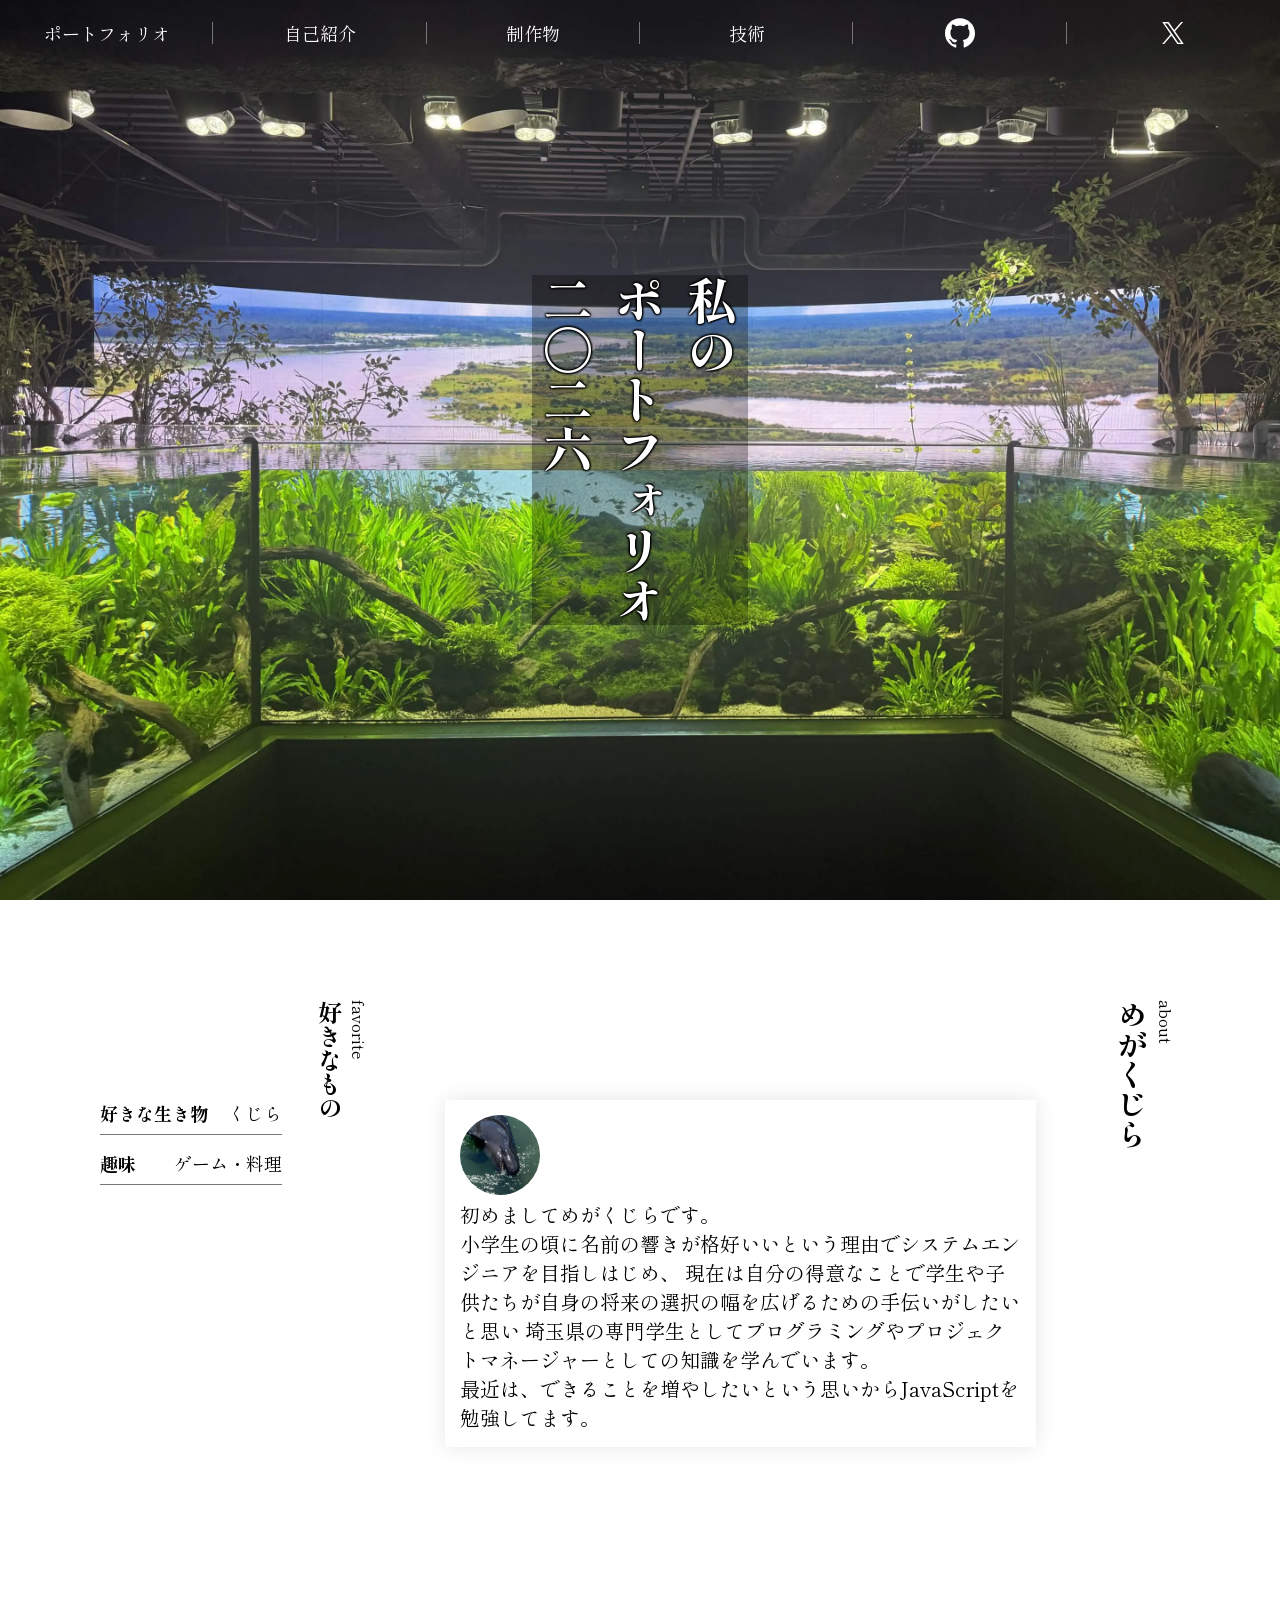
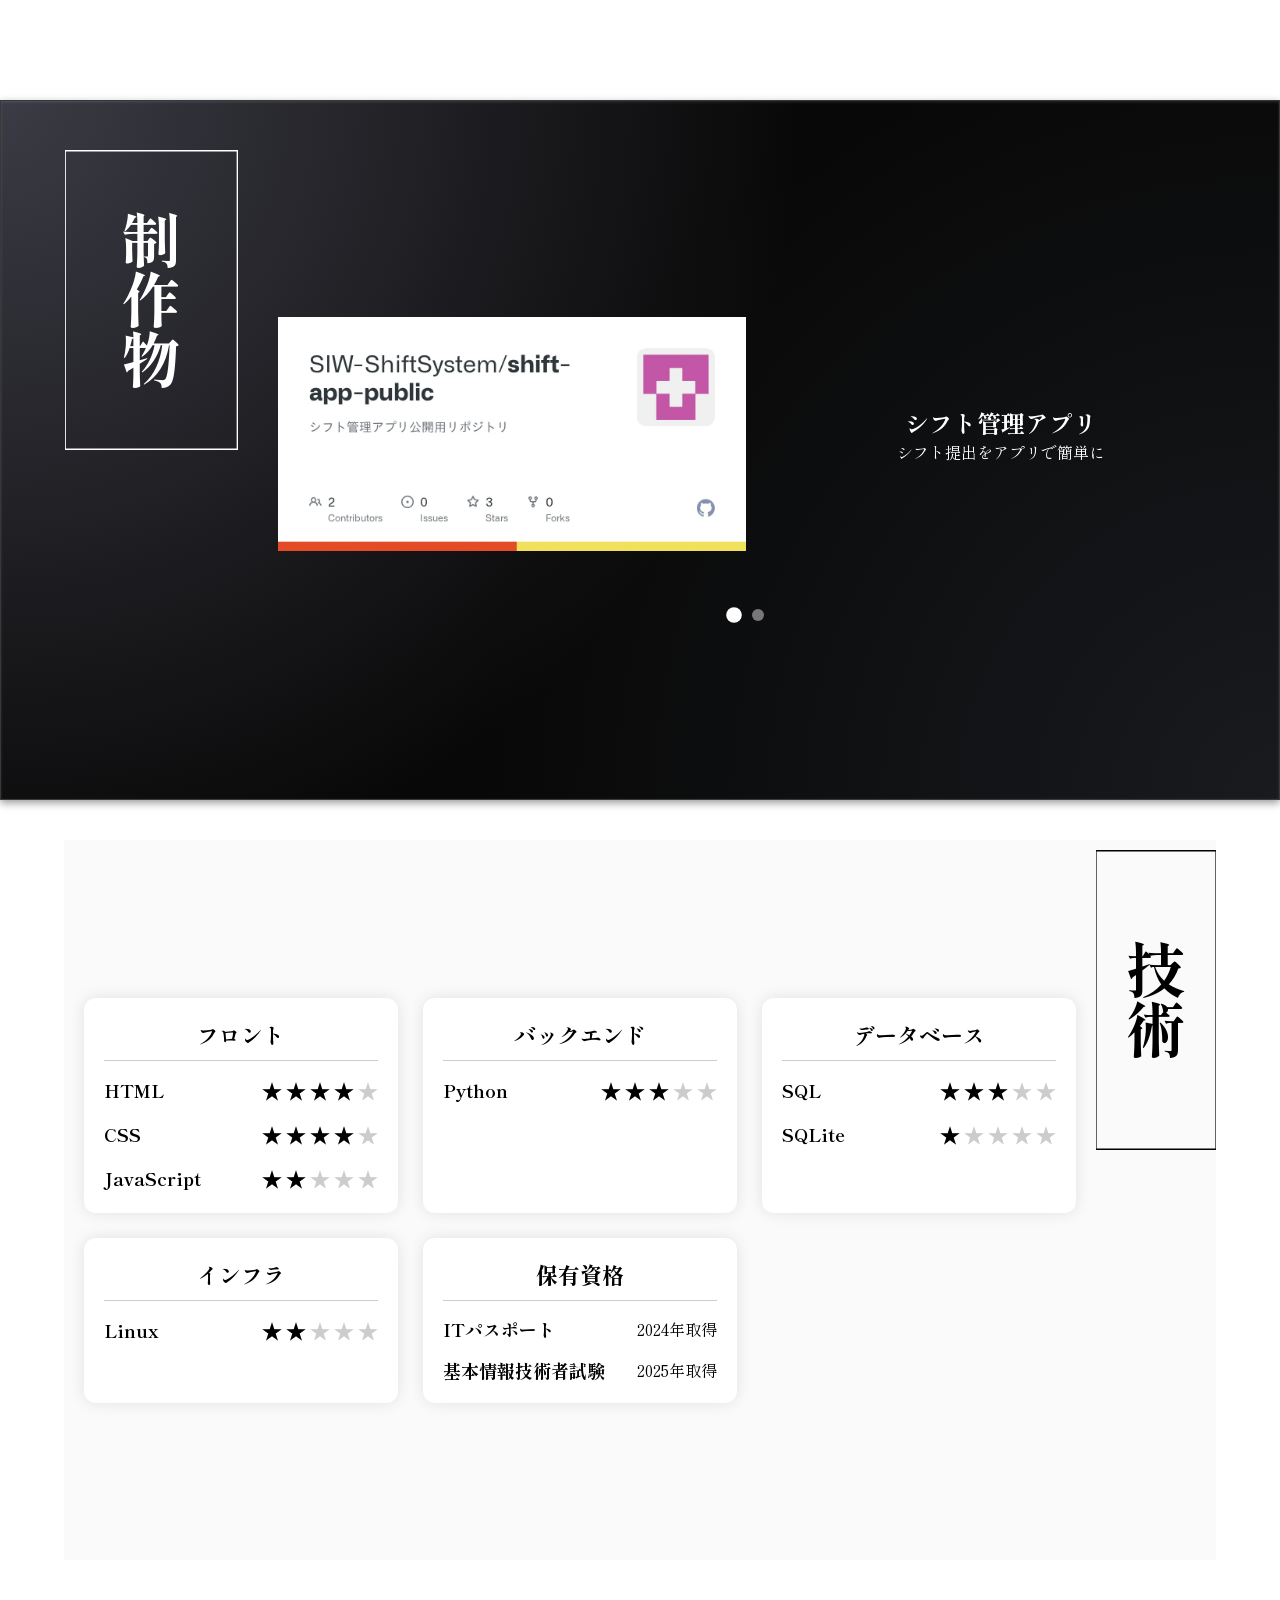
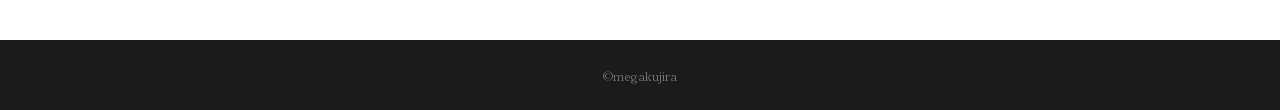
==== commit 84570215: "がぞう" ====
--- a/index.html
+++ b/index.html
@@ -74,7 +74,7 @@
                     </div>
 
                     <div class="profile-contain">
-                        <img src="images/profile.webp" alt="profile image" class="profile-image">
+                        <img src="images/profile.webp" alt="profile image" class="profile-image" loading="lazy">
                         <p class="profile-text">
                             初めましてめがくじらです。<br>
                             小学生の頃に名前の響きが格好いいという理由でシステムエンジニアを目指しはじめ、
@@ -129,7 +129,7 @@
                             <div class="works-slide active">
 
                                 <a href="work-1.html" class="works-url">
-                                    <img src="images/shift-app-public.webp">
+                                    <img src="images/shift-app-public.webp" loading="lazy">
                                 </a>
 
                                 <div class="slide-text">
@@ -142,7 +142,7 @@
                             <div class="works-slide">
 
                                 <a href="work-2.html" class="works-url">
-                                    <img src="images/work-2-1.webp">
+                                    <img src="images/work-2-1.webp" loading="lazy">
                                 </a>
 
                                 <div class="slide-text">
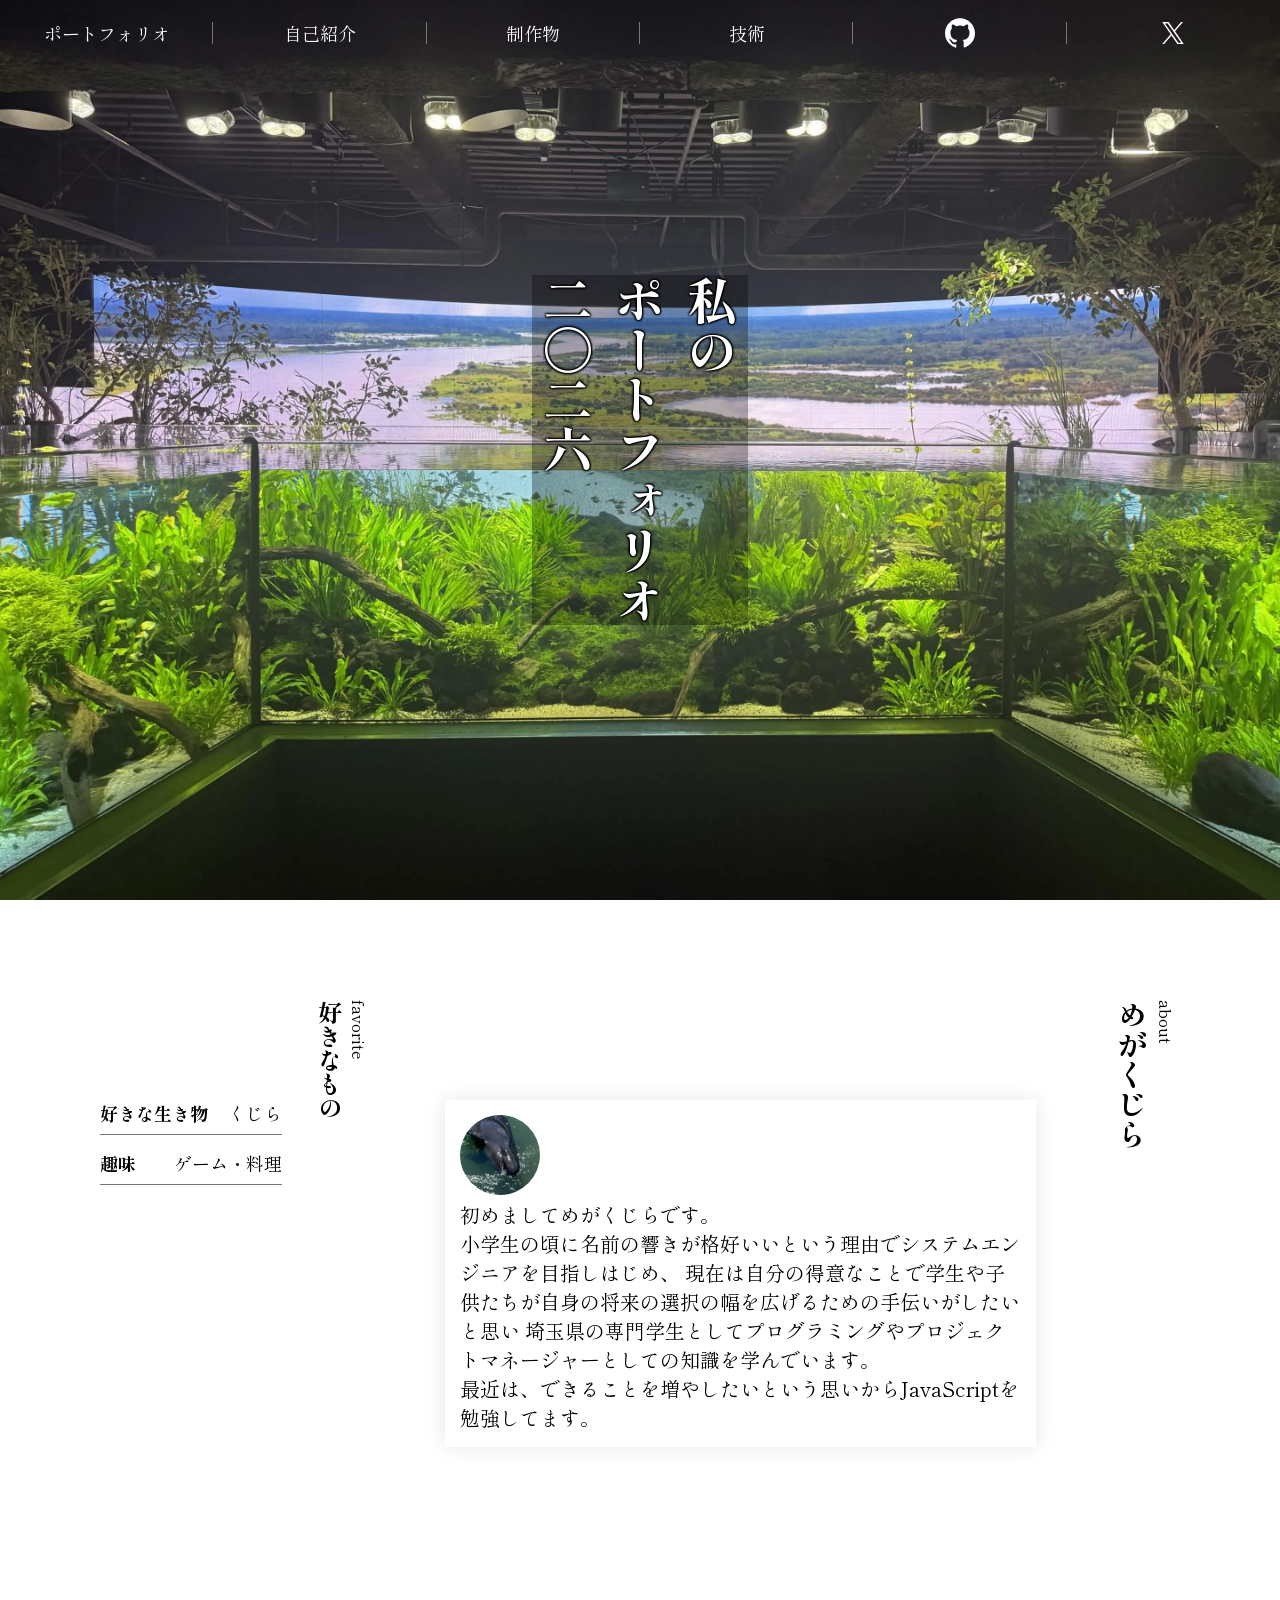
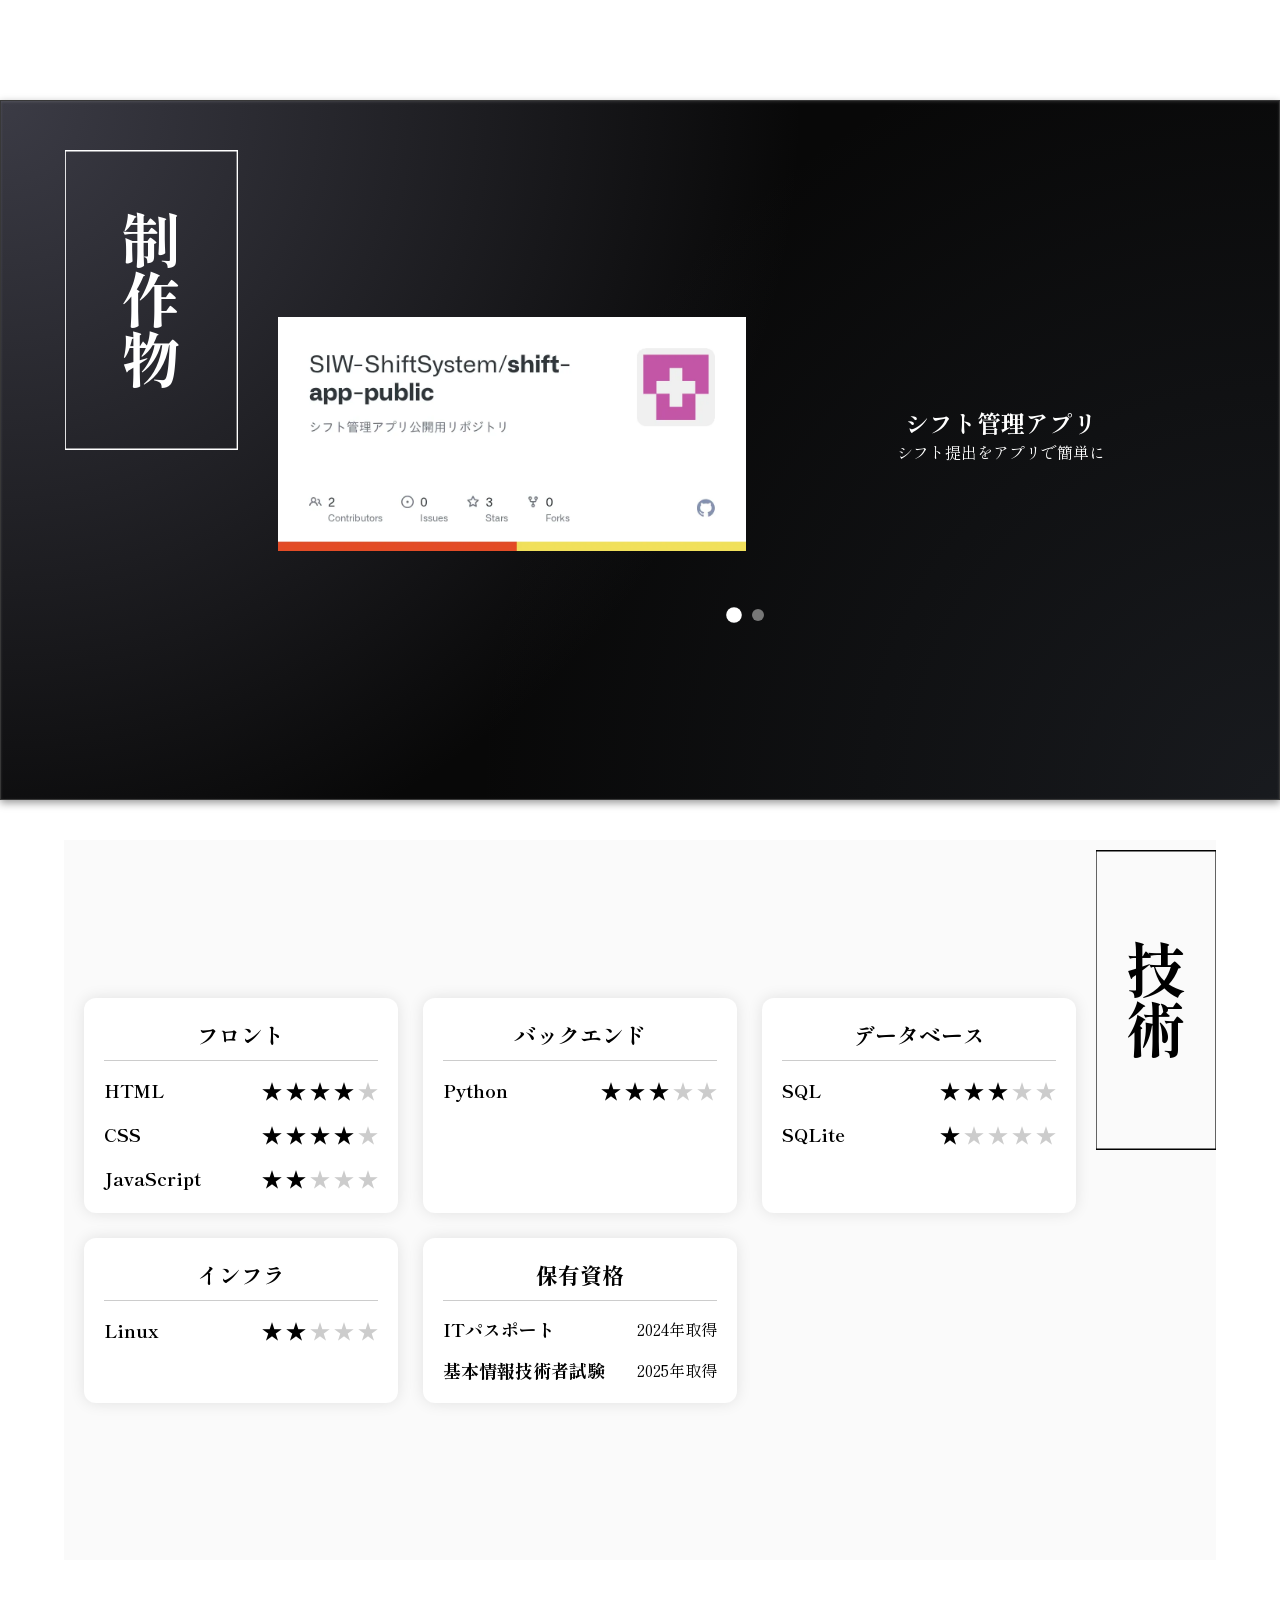
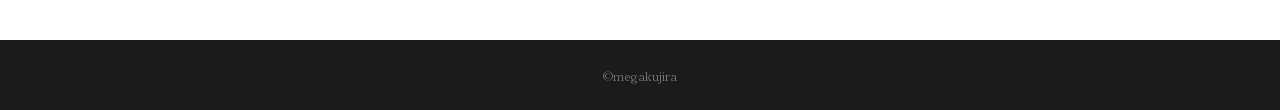
==== commit f17b2bd1: "imgタグにalt属性追加" ====
--- a/index.html
+++ b/index.html
@@ -129,7 +129,7 @@
                             <div class="works-slide active">
 
                                 <a href="work-1.html" class="works-url">
-                                    <img src="images/shift-app-public.webp" loading="lazy">
+                                    <img src="images/shift-app-public.webp" loading="lazy" alt="シフト管理アプリ">
                                 </a>
 
                                 <div class="slide-text">
@@ -142,7 +142,7 @@
                             <div class="works-slide">
 
                                 <a href="work-2.html" class="works-url">
-                                    <img src="images/work-2-1.webp" loading="lazy">
+                                    <img src="images/work-2-1.webp" loading="lazy" alt="FE学習アプリ">
                                 </a>
 
                                 <div class="slide-text">
--- a/style.css
+++ b/style.css
@@ -1,6 +1,6 @@
 @font-face {
     font-family: "Shippori Mincho";
-    src: url("fonts/ShipporiMincho-Regular.woff2") format("woff2");
+    src: url("fonts/ShipporiMincho-Regular-subset.woff2") format("woff2");
     font-weight: 400;
     font-style: normal;
     font-display: swap;
@@ -8,7 +8,7 @@
 
 @font-face {
     font-family: "Shippori Mincho";
-    src: url("fonts/ShipporiMincho-Bold.woff2") format("woff2");
+    src: url("fonts/ShipporiMincho-Bold-subset.woff2") format("woff2");
     font-weight: 700;
     font-style: normal;
     font-display: swap;
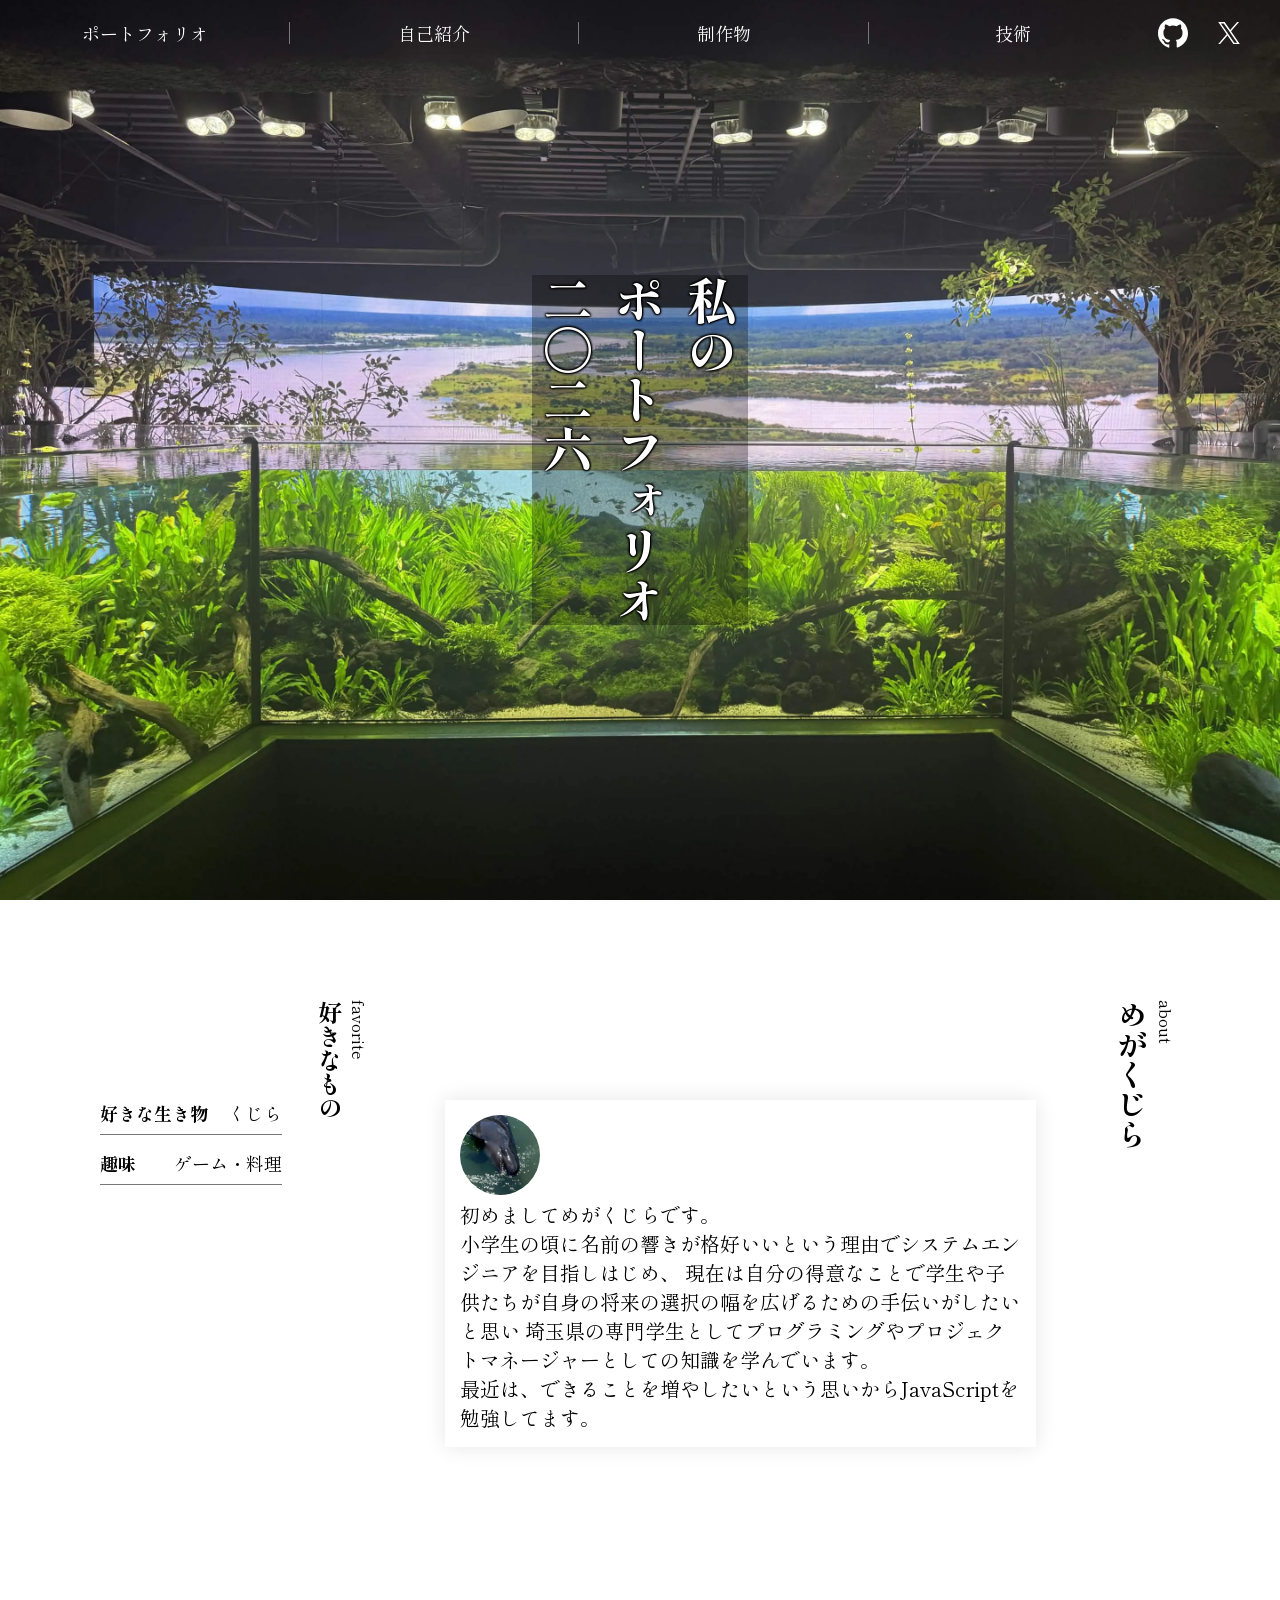
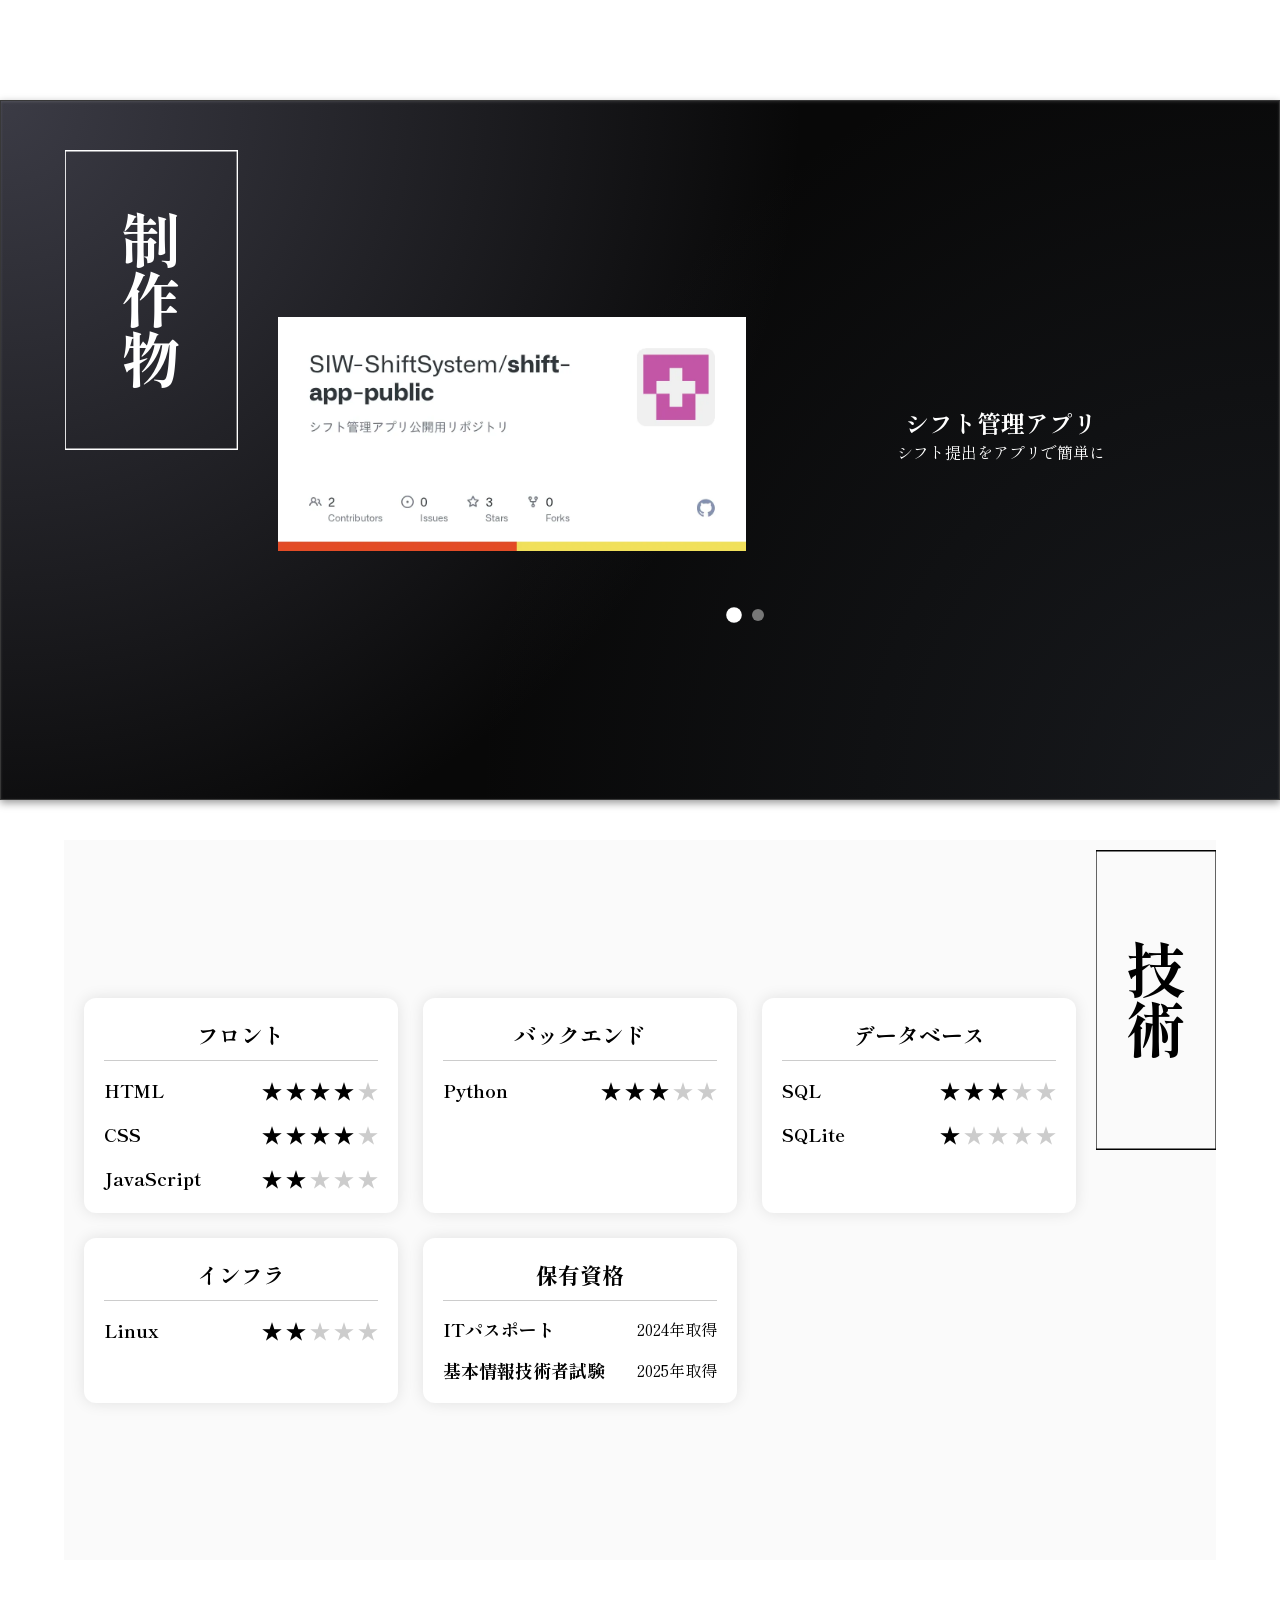
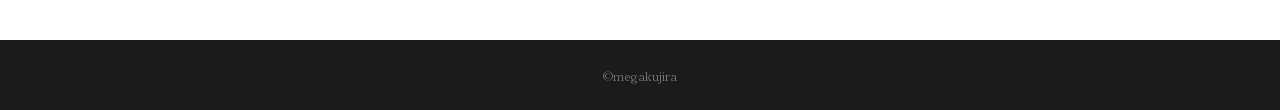
==== commit 70e9ec4a: "navigationのSNSアイコンをスマホサイズではハンバーガーメニューに変更" ====
--- a/index.html
+++ b/index.html
@@ -24,32 +24,48 @@
                 <a href="#profile">自己紹介</a>
                 <a href="#works">制作物</a>
                 <a href="#skills">技術</a>
-                <a
-                    href="https://github.com/megakujira"
-                    target="_blank"
-                    rel="noopener noreferrer"
-                    class="profile-github"
-                    aria-label="GitHubプロフィールを開く"
-                    >
-                    <img
-                        src="images/github.svg"
-                        alt="GitHub"
-                        class="profile-github-icon"
-                    >
-                </a>
-                <a 
-                    href="https://x.com/megakujira2ad?s=11&t=vTY3xteoxERWoDRNhlZJJQ"
-                    target="_blank"
-                    rel="noopener noreferrer"
-                    class="profile-x"
-                    aria-label="Xプロフィールを開く"
-                    >
-                    <img
-                        src="images/x.svg"
-                        alt="X"
-                        class="profile-x-icon"
-                    >
-                </a>
+
+
+                <div class="sns-menu">
+                    <button
+                        class="sns-menu-button"
+                        aria-label="SNSメニューを開く"
+                        aria-expanded="false"
+                        aria-controls="sns-menu-list">
+                        <span></span>
+                        <span></span>
+                        <span></span>
+                    </button>
+
+                    <div class="sns-menu-list" id="sns-menu-list">
+                        <a
+                            href="https://github.com/megakujira"
+                            target="_blank"
+                            rel="noopener noreferrer"
+                            class="profile-github"
+                            aria-label="GitHubプロフィールを開く"
+                            >
+                            <img
+                                src="images/github.svg"
+                                alt="GitHub"
+                                class="profile-github-icon"
+                            >
+                        </a>
+                        <a 
+                            href="https://x.com/megakujira2ad?s=11&t=vTY3xteoxERWoDRNhlZJJQ"
+                            target="_blank"
+                            rel="noopener noreferrer"
+                            class="profile-x"
+                            aria-label="Xプロフィールを開く"
+                            >
+                            <img
+                                src="images/x.svg"
+                                alt="X"
+                                class="profile-x-icon"
+                            >
+                        </a>
+                    </div>
+                </div>
             </nav>
         </header>
         <div class="main">
@@ -307,13 +323,14 @@
             </section>
 
         </div>
-        <footer class="footer">
-            <p class="copyright">
-                &copy;megakujira
-            </p>
-        </footer>
     </div>
-    
+
+    <footer class="footer">
+        <p class="copyright">
+            &copy;megakujira
+        </p>
+    </footer>
+
     <script src="scripts.js" defer></script>
 </body>
 </html>
--- a/style.css
+++ b/style.css
@@ -115,8 +115,53 @@
     background: #777;
 }
 
-/* アイコン */
-.profile-github-icon, 
+.navigation > a:nth-child(4)::after {
+    display: none;
+}
+
+/* SNSメニュー */
+.sns-menu {
+    position: relative;
+    display: flex;
+    align-items: center;
+}
+
+.sns-menu-button {
+    display: none;
+    background: none;
+    border: none;
+    cursor: pointer;
+    padding: 8px;
+}
+
+.sns-menu-button span {
+    display: block;
+    width: 22px;
+    height: 2px;
+    background: white;
+    margin: 5px 0;
+}
+
+.sns-menu-list {
+    margin-right: 40px;
+    display: flex;
+    align-items: center;
+    gap: 30px;
+}
+
+/* SNSリンクにはナビ共通の設定を適用しない */
+.navigation .sns-menu-list a {
+    flex: none;
+    height: auto;
+    white-space: nowrap;
+}
+
+/* SNSリンクの区切り線を消す */
+.navigation .sns-menu-list a::after {
+    display: none;
+}
+
+.profile-github-icon,
 .profile-x-icon {
     display: block;
     filter: invert(1);
@@ -129,7 +174,7 @@
 
 .profile-x-icon {
     width: 22px;
-    height:22px;
+    height: 22px;
 }
 
 /*=========================
@@ -556,6 +601,72 @@
 @media screen and (max-width: 767px) {
 
     /* =========================
+       NAVIGATION
+    ========================= */
+
+    .sns-menu {
+        position: relative;
+        display: flex;
+        align-items: center;
+        margin-right: 15px;
+    }
+
+    /* メニューボタン */
+    .sns-menu-button {
+        margin-right: 0;
+        display: block;
+        position: relative;
+        z-index: 2;
+    }
+
+    /* SNSメニュー */
+    .sns-menu-list {
+        position: absolute;
+        top: 100%;
+        right: 50%;
+
+        margin-right: 0;
+
+        width: 60px;
+
+        display: flex;
+        flex-direction: column;
+        align-items: center;
+        gap: 25px;
+
+        transform: translate(50%, 0) scaleY(0);
+        transform-origin: top;
+    }
+
+    .navigation.scrolled .sns-menu-list {
+        background: #222;
+        transition: background-color 0.3s ease;
+    }
+
+    .sns-menu-list.open {
+        margin-top: 10px;
+        min-width: 70px;
+        height: 90px;
+        opacity: 1;
+        transform: translate(50%, 0) scaleY(1);
+        pointer-events: auto;
+    }
+
+    /* アイコンの表示 */
+    .sns-menu-list a {
+        opacity: 0;
+        transform: translateY(-8px);
+        transition:
+            opacity 0.25s ease 0.15s,
+            transform 0.25s ease 0.15s;
+    }
+
+    .sns-menu-list.open a {
+        opacity: 1;
+        transform: translateY(0);
+    }
+
+    /* =========================
        PROFILE
     ========================= */
 
